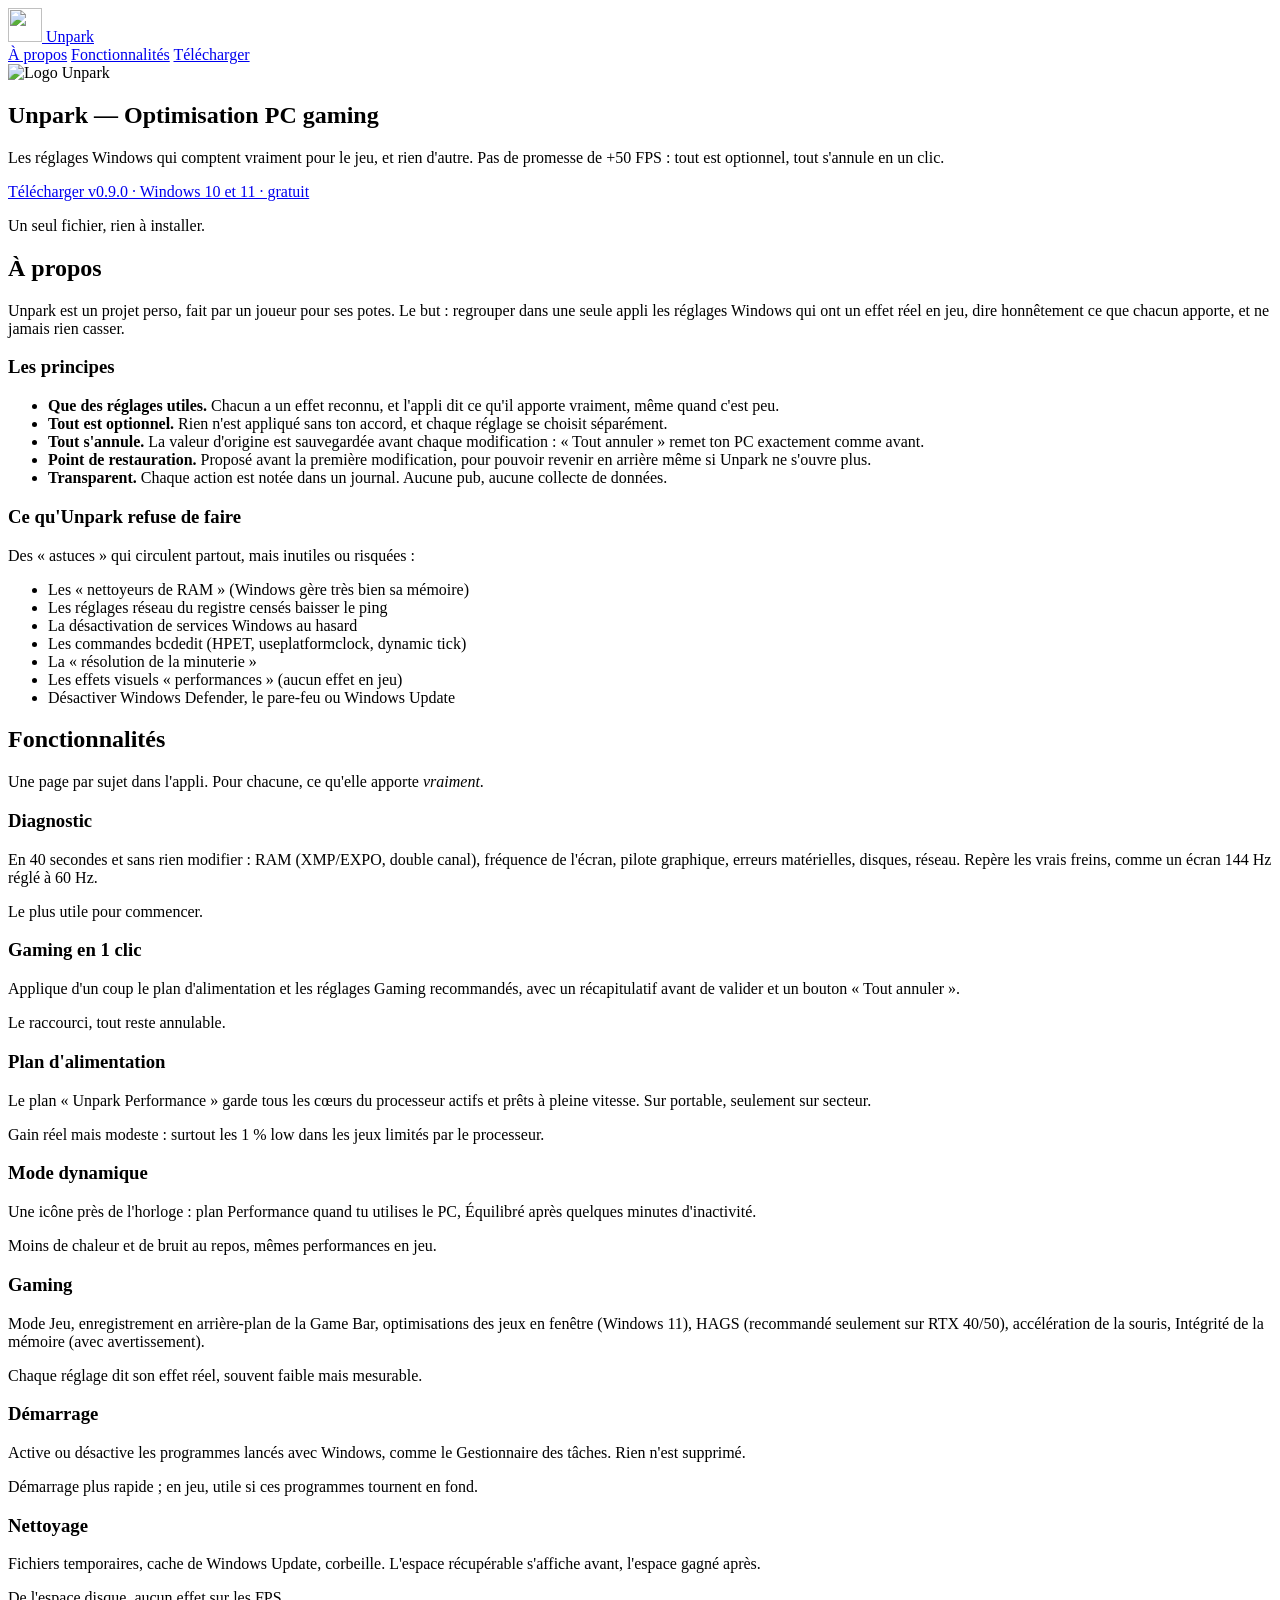
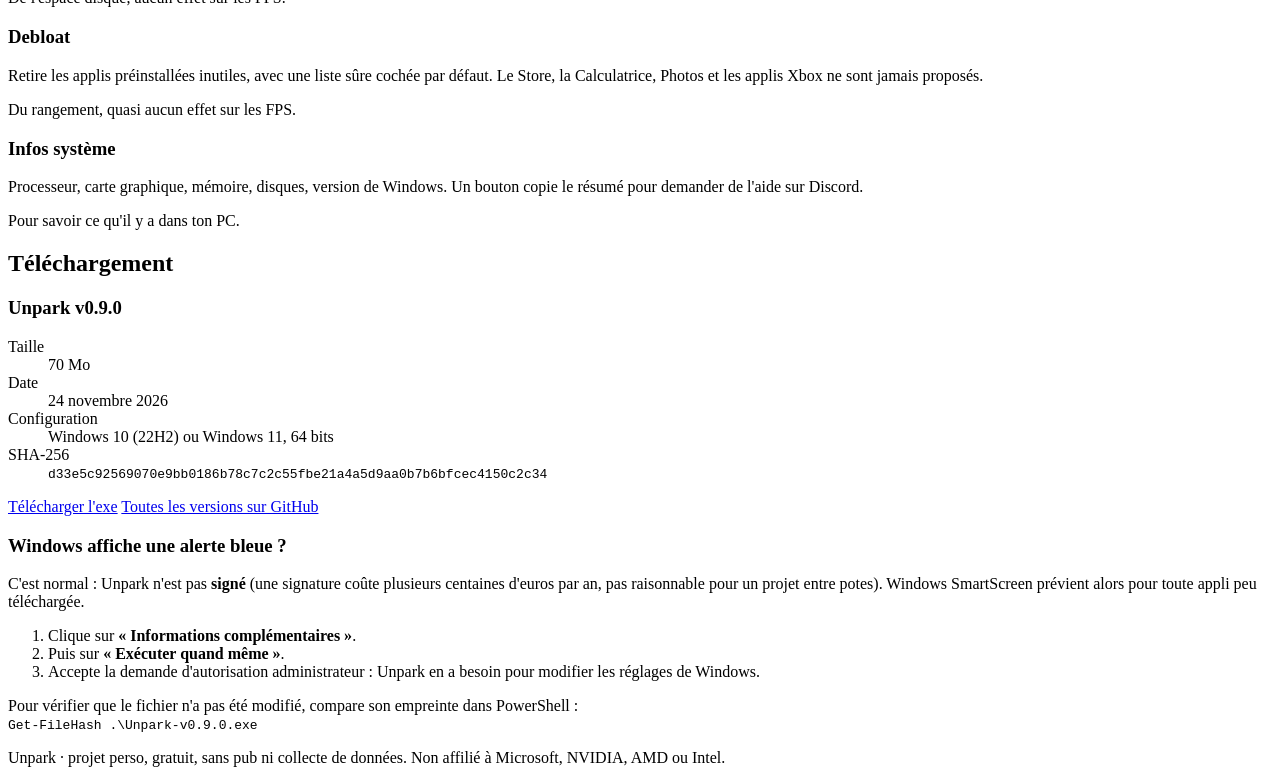
==== site/index.html @ 12ab964b "Logo, icône de l'exe et site vitrine prêt pour Cloudflare Pages (v0.9.0) - scripts/make-icons.py : r" ====
<!doctype html>
<html lang="fr">
<head>
  <meta charset="utf-8">
  <meta name="viewport" content="width=device-width, initial-scale=1">
  <title>Unpark — Optimisation PC gaming</title>
  <meta name="description" content="Unpark : les réglages Windows qui comptent vraiment pour le jeu, et rien d'autre. Tout est optionnel, tout s'annule. Gratuit, pour Windows 10 et 11.">
  <meta name="theme-color" content="#0F1115">
  <meta property="og:title" content="Unpark — Optimisation PC gaming">
  <meta property="og:description" content="Les réglages Windows qui comptent vraiment pour le jeu, et rien d'autre. Tout est optionnel, tout s'annule.">
  <meta property="og:type" content="website">
  <link rel="icon" href="/favicon.svg" type="image/svg+xml">
  <link rel="icon" href="/favicon.ico" sizes="16x16 32x32 48x48">
  <link rel="apple-touch-icon" href="/apple-touch-icon.png">
  <link rel="preload" href="/fonts/SpaceGrotesk-latin.woff2" as="font" type="font/woff2" crossorigin>
  <link rel="stylesheet" href="/styles.css">
</head>
<body>
  <header class="nav">
    <div class="wrap nav-inner">
      <a class="brand" href="#accueil" aria-label="Unpark, accueil">
        <img src="/logo.svg" alt="" width="34" height="34">
        <span>Unpark</span>
      </a>
      <nav aria-label="Navigation principale">
        <a href="#a-propos">À propos</a>
        <a href="#fonctionnalites">Fonctionnalités</a>
        <a class="nav-cta" href="#telechargement">Télécharger</a>
      </nav>
    </div>
  </header>

  <main>
    <!-- Accueil -->
    <section id="accueil" class="hero">
      <div class="wrap">
        <img class="hero-logo" src="/logo.svg" alt="Logo Unpark" width="112" height="112">
        <h1>Unpark <span class="dash">—</span> <span class="accent">Optimisation PC gaming</span></h1>
        <p class="lead">Les réglages Windows qui comptent vraiment pour le jeu, et rien d'autre. Pas de promesse de +50&nbsp;FPS : tout est optionnel, tout s'annule en un clic.</p>
        <a class="btn btn-big" href="https://github.com/TON-PSEUDO/unpark/releases/download/v0.9.0/Unpark-v0.9.0.exe" data-r-href="url">
          Télécharger <span class="btn-sub">v<span data-r="version">0.9.0</span> · Windows 10 et 11 · gratuit</span>
        </a>
        <p class="hero-note">Un seul fichier, rien à installer.</p>
      </div>
    </section>

    <!-- À propos -->
    <section id="a-propos" class="section">
      <div class="wrap">
        <h2>À propos</h2>
        <p class="intro">Unpark est un projet perso, fait par un joueur pour ses potes. Le but : regrouper dans une seule appli les réglages Windows qui ont un effet réel en jeu, dire honnêtement ce que chacun apporte, et ne jamais rien casser.</p>

        <div class="grid grid-2">
          <div class="card">
            <h3>Les principes</h3>
            <ul class="checks">
              <li><strong>Que des réglages utiles.</strong> Chacun a un effet reconnu, et l'appli dit ce qu'il apporte vraiment, même quand c'est peu.</li>
              <li><strong>Tout est optionnel.</strong> Rien n'est appliqué sans ton accord, et chaque réglage se choisit séparément.</li>
              <li><strong>Tout s'annule.</strong> La valeur d'origine est sauvegardée avant chaque modification : « Tout annuler » remet ton PC exactement comme avant.</li>
              <li><strong>Point de restauration.</strong> Proposé avant la première modification, pour pouvoir revenir en arrière même si Unpark ne s'ouvre plus.</li>
              <li><strong>Transparent.</strong> Chaque action est notée dans un journal. Aucune pub, aucune collecte de données.</li>
            </ul>
          </div>
          <div class="card">
            <h3>Ce qu'Unpark refuse de faire</h3>
            <p class="muted">Des « astuces » qui circulent partout, mais inutiles ou risquées :</p>
            <ul class="crosses">
              <li>Les « nettoyeurs de RAM » (Windows gère très bien sa mémoire)</li>
              <li>Les réglages réseau du registre censés baisser le ping</li>
              <li>La désactivation de services Windows au hasard</li>
              <li>Les commandes bcdedit (HPET, useplatformclock, dynamic tick)</li>
              <li>La « résolution de la minuterie »</li>
              <li>Les effets visuels « performances » (aucun effet en jeu)</li>
              <li>Désactiver Windows Defender, le pare-feu ou Windows Update</li>
            </ul>
          </div>
        </div>
      </div>
    </section>

    <!-- Fonctionnalités -->
    <section id="fonctionnalites" class="section">
      <div class="wrap">
        <h2>Fonctionnalités</h2>
        <p class="intro">Une page par sujet dans l'appli. Pour chacune, ce qu'elle apporte <em>vraiment</em>.</p>
        <div class="grid grid-3">
          <article class="card feature">
            <h3>Diagnostic</h3>
            <p>En 40 secondes et sans rien modifier : RAM (XMP/EXPO, double canal), fréquence de l'écran, pilote graphique, erreurs matérielles, disques, réseau. Repère les vrais freins, comme un écran 144&nbsp;Hz réglé à 60&nbsp;Hz.</p>
            <p class="gain">Le plus utile pour commencer.</p>
          </article>
          <article class="card feature">
            <h3>Gaming en 1 clic</h3>
            <p>Applique d'un coup le plan d'alimentation et les réglages Gaming recommandés, avec un récapitulatif avant de valider et un bouton « Tout annuler ».</p>
            <p class="gain">Le raccourci, tout reste annulable.</p>
          </article>
          <article class="card feature">
            <h3>Plan d'alimentation</h3>
            <p>Le plan « Unpark Performance » garde tous les cœurs du processeur actifs et prêts à pleine vitesse. Sur portable, seulement sur secteur.</p>
            <p class="gain">Gain réel mais modeste : surtout les 1&nbsp;% low dans les jeux limités par le processeur.</p>
          </article>
          <article class="card feature">
            <h3>Mode dynamique</h3>
            <p>Une icône près de l'horloge : plan Performance quand tu utilises le PC, Équilibré après quelques minutes d'inactivité.</p>
            <p class="gain">Moins de chaleur et de bruit au repos, mêmes performances en jeu.</p>
          </article>
          <article class="card feature">
            <h3>Gaming</h3>
            <p>Mode Jeu, enregistrement en arrière-plan de la Game Bar, optimisations des jeux en fenêtre (Windows 11), HAGS (recommandé seulement sur RTX&nbsp;40/50), accélération de la souris, Intégrité de la mémoire (avec avertissement).</p>
            <p class="gain">Chaque réglage dit son effet réel, souvent faible mais mesurable.</p>
          </article>
          <article class="card feature">
            <h3>Démarrage</h3>
            <p>Active ou désactive les programmes lancés avec Windows, comme le Gestionnaire des tâches. Rien n'est supprimé.</p>
            <p class="gain">Démarrage plus rapide ; en jeu, utile si ces programmes tournent en fond.</p>
          </article>
          <article class="card feature">
            <h3>Nettoyage</h3>
            <p>Fichiers temporaires, cache de Windows Update, corbeille. L'espace récupérable s'affiche avant, l'espace gagné après.</p>
            <p class="gain">De l'espace disque, aucun effet sur les FPS.</p>
          </article>
          <article class="card feature">
            <h3>Debloat</h3>
            <p>Retire les applis préinstallées inutiles, avec une liste sûre cochée par défaut. Le Store, la Calculatrice, Photos et les applis Xbox ne sont jamais proposés.</p>
            <p class="gain">Du rangement, quasi aucun effet sur les FPS.</p>
          </article>
          <article class="card feature">
            <h3>Infos système</h3>
            <p>Processeur, carte graphique, mémoire, disques, version de Windows. Un bouton copie le résumé pour demander de l'aide sur Discord.</p>
            <p class="gain">Pour savoir ce qu'il y a dans ton PC.</p>
          </article>
        </div>
      </div>
    </section>

    <!-- Téléchargement -->
    <section id="telechargement" class="section">
      <div class="wrap">
        <h2>Téléchargement</h2>
        <div class="grid grid-2">
          <div class="card download">
            <h3>Unpark v<span data-r="version">0.9.0</span></h3>
            <dl class="facts">
              <dt>Taille</dt><dd data-r="size">70 Mo</dd>
              <dt>Date</dt><dd data-r="date">24 novembre 2026</dd>
              <dt>Configuration</dt><dd>Windows 10 (22H2) ou Windows 11, 64 bits</dd>
              <dt>SHA-256</dt><dd><code data-r="sha256">d33e5c92569070e9bb0186b78c7c2c55fbe21a4a5d9aa0b7b6bfcec4150c2c34</code></dd>
            </dl>
            <a class="btn" href="https://github.com/TON-PSEUDO/unpark/releases/download/v0.9.0/Unpark-v0.9.0.exe" data-r-href="url">Télécharger l'exe</a>
            <a class="link" href="https://github.com/TON-PSEUDO/unpark/releases/latest" data-r-href="latest">Toutes les versions sur GitHub</a>
          </div>
          <div class="card">
            <h3>Windows affiche une alerte bleue ?</h3>
            <p>C'est normal : Unpark n'est pas <strong>signé</strong> (une signature coûte plusieurs centaines d'euros par an, pas raisonnable pour un projet entre potes). Windows SmartScreen prévient alors pour toute appli peu téléchargée.</p>
            <ol class="steps">
              <li>Clique sur <strong>« Informations complémentaires »</strong>.</li>
              <li>Puis sur <strong>« Exécuter quand même »</strong>.</li>
              <li>Accepte la demande d'autorisation administrateur : Unpark en a besoin pour modifier les réglages de Windows.</li>
            </ol>
            <p class="muted">Pour vérifier que le fichier n'a pas été modifié, compare son empreinte dans PowerShell :<br><code>Get-FileHash .\Unpark-v<span data-r="version">0.9.0</span>.exe</code></p>
          </div>
        </div>
      </div>
    </section>
  </main>

  <footer class="footer">
    <div class="wrap footer-inner">
      <span>Unpark · projet perso, gratuit, sans pub ni collecte de données.</span>
      <span class="muted">Non affilié à Microsoft, NVIDIA, AMD ou Intel.</span>
    </div>
  </footer>
</body>
</html>
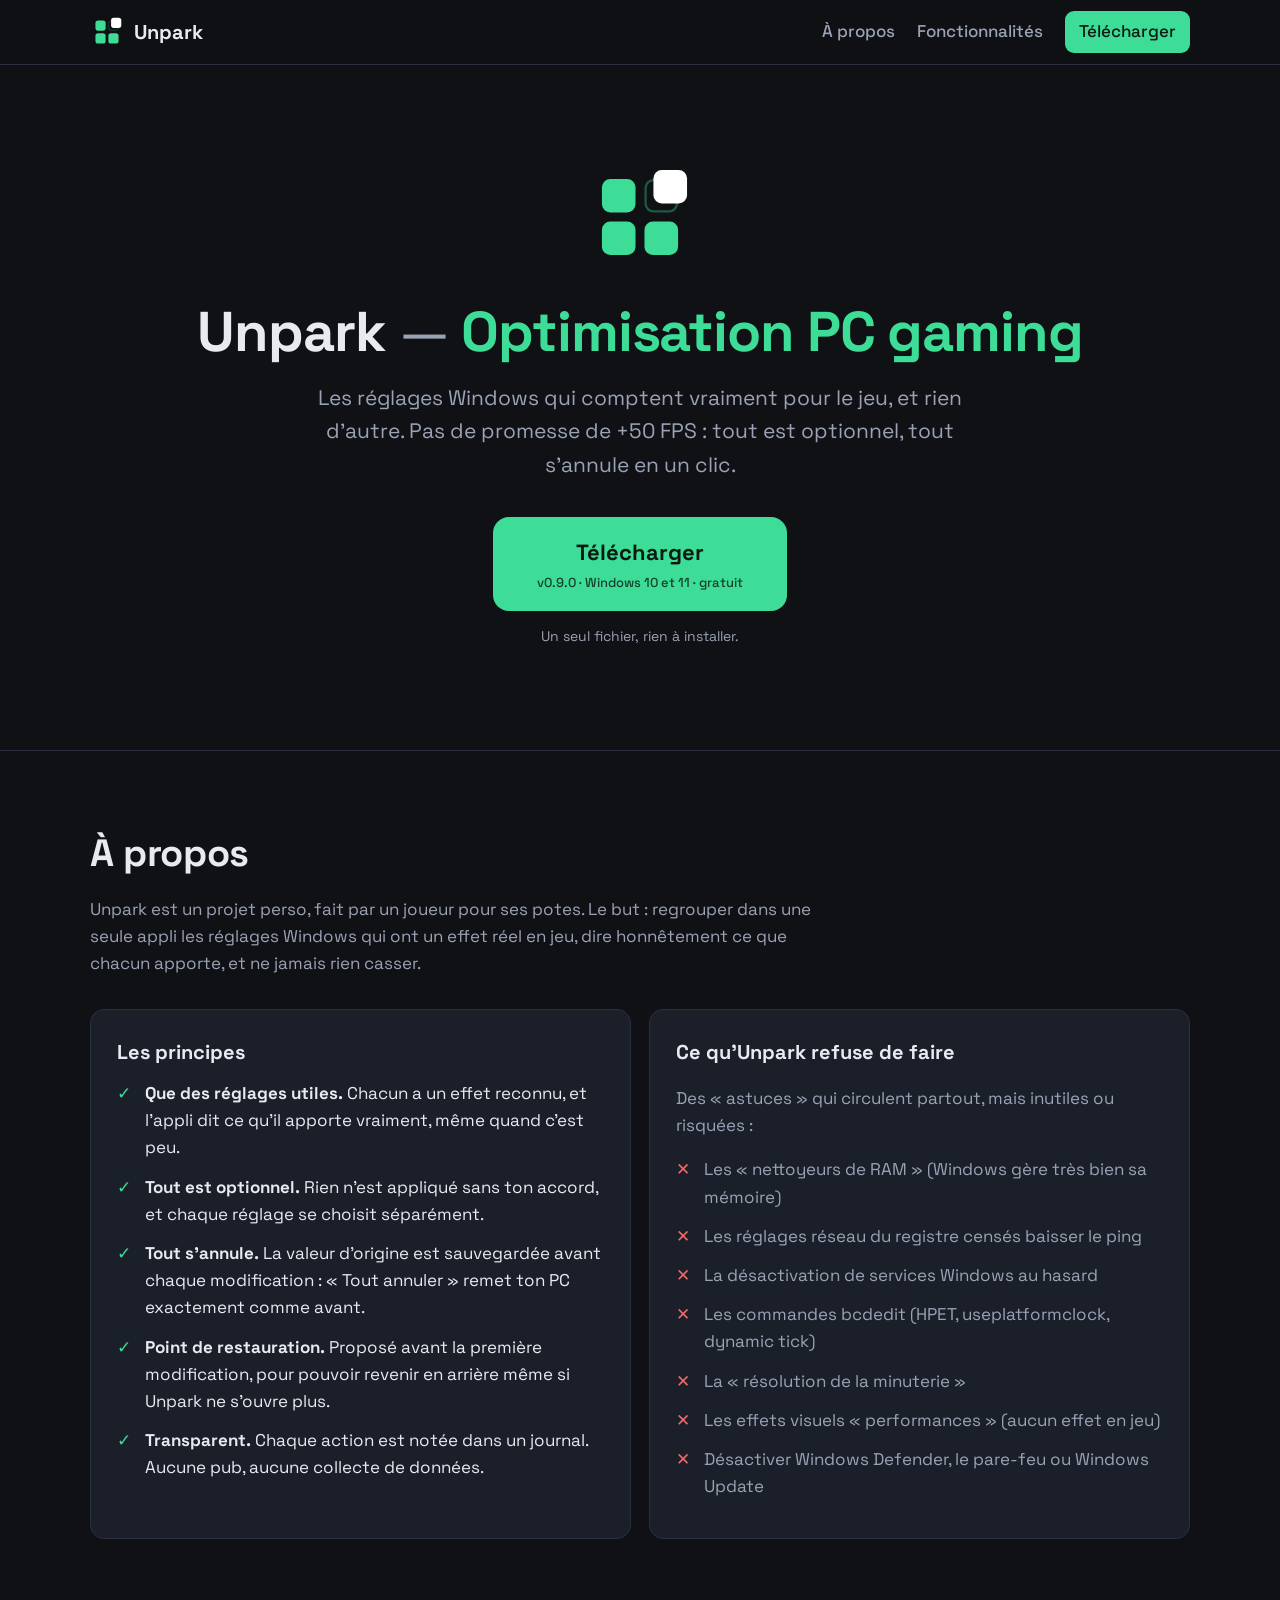
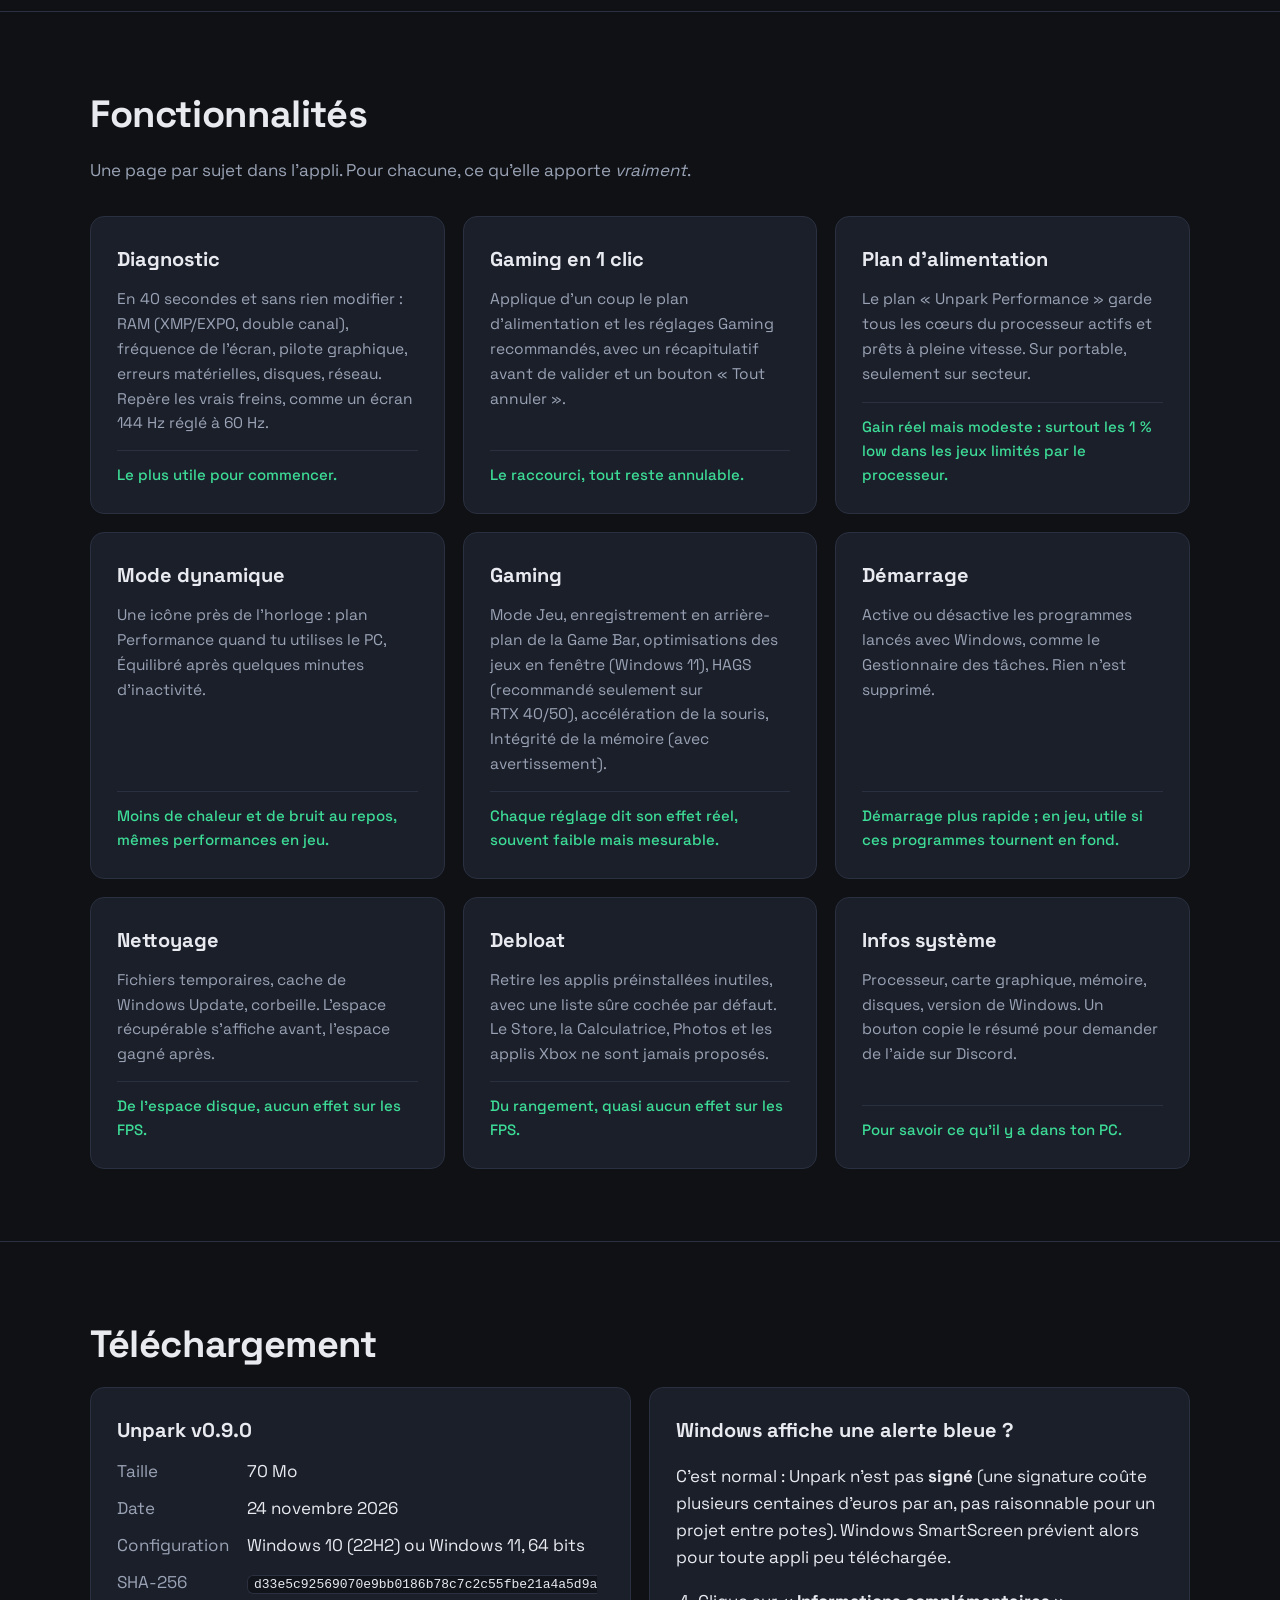
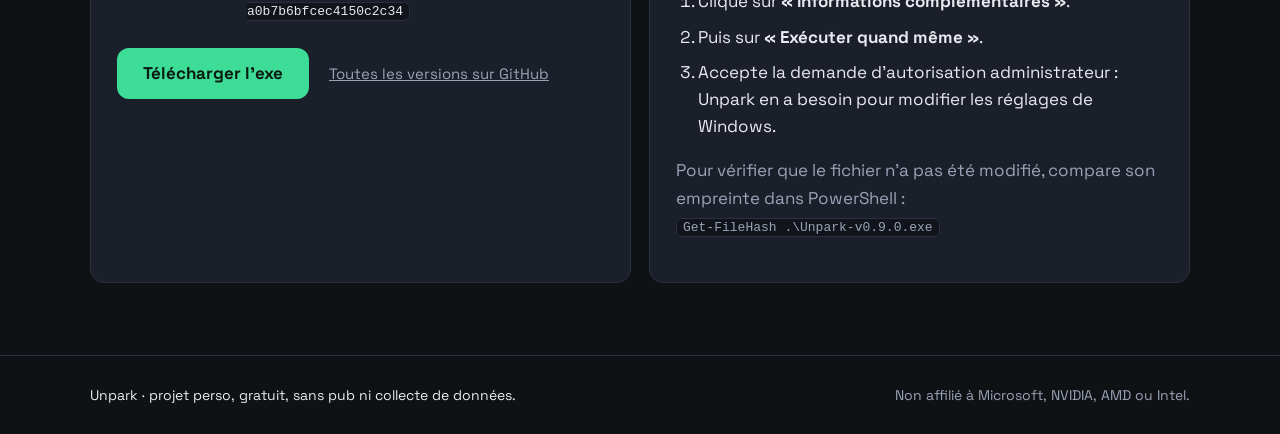
==== commit 934333a8: "Site : liens relatifs (aperçu possible en ouvrant index.html directement) Co-Authored-By: Claude Opu" ====
--- a/site/index.html
+++ b/site/index.html
@@ -9,17 +9,17 @@
   <meta property="og:title" content="Unpark — Optimisation PC gaming">
   <meta property="og:description" content="Les réglages Windows qui comptent vraiment pour le jeu, et rien d'autre. Tout est optionnel, tout s'annule.">
   <meta property="og:type" content="website">
-  <link rel="icon" href="/favicon.svg" type="image/svg+xml">
-  <link rel="icon" href="/favicon.ico" sizes="16x16 32x32 48x48">
-  <link rel="apple-touch-icon" href="/apple-touch-icon.png">
-  <link rel="preload" href="/fonts/SpaceGrotesk-latin.woff2" as="font" type="font/woff2" crossorigin>
-  <link rel="stylesheet" href="/styles.css">
+  <link rel="icon" href="favicon.svg" type="image/svg+xml">
+  <link rel="icon" href="favicon.ico" sizes="16x16 32x32 48x48">
+  <link rel="apple-touch-icon" href="apple-touch-icon.png">
+  <link rel="preload" href="fonts/SpaceGrotesk-latin.woff2" as="font" type="font/woff2" crossorigin>
+  <link rel="stylesheet" href="styles.css">
 </head>
 <body>
   <header class="nav">
     <div class="wrap nav-inner">
       <a class="brand" href="#accueil" aria-label="Unpark, accueil">
-        <img src="/logo.svg" alt="" width="34" height="34">
+        <img src="logo.svg" alt="" width="34" height="34">
         <span>Unpark</span>
       </a>
       <nav aria-label="Navigation principale">
@@ -34,7 +34,7 @@
     <!-- Accueil -->
     <section id="accueil" class="hero">
       <div class="wrap">
-        <img class="hero-logo" src="/logo.svg" alt="Logo Unpark" width="112" height="112">
+        <img class="hero-logo" src="logo.svg" alt="Logo Unpark" width="112" height="112">
         <h1>Unpark <span class="dash">—</span> <span class="accent">Optimisation PC gaming</span></h1>
         <p class="lead">Les réglages Windows qui comptent vraiment pour le jeu, et rien d'autre. Pas de promesse de +50&nbsp;FPS : tout est optionnel, tout s'annule en un clic.</p>
         <a class="btn btn-big" href="https://github.com/TON-PSEUDO/unpark/releases/download/v0.9.0/Unpark-v0.9.0.exe" data-r-href="url">
--- a/site/styles.css
+++ b/site/styles.css
@@ -0,0 +1,135 @@
+/* Unpark — site vitrine. Couleurs de l'appli, police Space Grotesk hébergée sur le site (licence OFL). */
+@font-face {
+  font-family: "Space Grotesk";
+  src: url("fonts/SpaceGrotesk-latin.woff2") format("woff2");
+  font-weight: 400 700;
+  font-style: normal;
+  font-display: swap;
+}
+
+:root {
+  --bg: #0f1115;
+  --card: #1b1f2a;
+  --card-hover: #232838;
+  --border: #2a3040;
+  --text: #e8eaf0;
+  --dim: #9aa3b5;
+  --green: #3ddc97;
+  --green-text: #0b1a12;
+  --danger: #f06a6a;
+  --radius: 14px;
+}
+
+* { box-sizing: border-box; }
+html { scroll-behavior: smooth; scroll-padding-top: 76px; }
+body {
+  margin: 0;
+  background: var(--bg);
+  color: var(--text);
+  font: 400 17px/1.6 "Space Grotesk", system-ui, -apple-system, "Segoe UI", sans-serif;
+  -webkit-font-smoothing: antialiased;
+}
+img { display: block; }
+a { color: var(--green); }
+code {
+  font: 13px/1.5 ui-monospace, "Cascadia Code", Consolas, monospace;
+  background: #11141b;
+  border: 1px solid var(--border);
+  border-radius: 6px;
+  padding: 1px 6px;
+  word-break: break-all;
+}
+.wrap { width: min(1100px, 100% - 40px); margin-inline: auto; }
+.muted { color: var(--dim); }
+.accent { color: var(--green); }
+
+/* Navigation */
+.nav {
+  position: sticky; top: 0; z-index: 10;
+  background: rgba(15, 17, 21, .85);
+  backdrop-filter: blur(10px);
+  border-bottom: 1px solid var(--border);
+}
+.nav-inner { display: flex; align-items: center; justify-content: space-between; height: 64px; }
+.brand { display: flex; align-items: center; gap: 10px; color: var(--text); text-decoration: none; font-weight: 700; font-size: 20px; }
+.nav nav { display: flex; align-items: center; gap: 22px; }
+.nav nav a { color: var(--dim); text-decoration: none; font-weight: 500; }
+.nav nav a:hover { color: var(--text); }
+.nav nav a.nav-cta { color: var(--green-text); background: var(--green); padding: 7px 14px; border-radius: 9px; }
+
+/* Accueil */
+.hero { padding: 96px 0 88px; text-align: center; }
+.hero-logo { margin: 0 auto 28px; }
+h1 { font-size: clamp(32px, 5.5vw, 56px); line-height: 1.1; margin: 0 0 18px; letter-spacing: -0.02em; }
+.dash { color: var(--dim); font-weight: 400; }
+.lead { font-size: clamp(18px, 2.2vw, 21px); color: var(--dim); max-width: 680px; margin: 0 auto 36px; }
+.hero-note { color: var(--dim); font-size: 14px; margin-top: 14px; }
+
+/* Boutons */
+.btn {
+  display: inline-flex; flex-direction: column; align-items: center; gap: 2px;
+  background: var(--green); color: var(--green-text);
+  font-weight: 700; text-decoration: none;
+  padding: 12px 26px; border-radius: 12px;
+  transition: transform .15s ease, box-shadow .15s ease;
+}
+.btn:hover { transform: translateY(-2px); box-shadow: 0 10px 30px rgba(61, 220, 151, .25); }
+.btn-big { font-size: 22px; padding: 18px 44px; border-radius: 16px; }
+.btn-sub { font-size: 13px; font-weight: 500; opacity: .8; }
+.link { display: inline-block; margin-left: 16px; color: var(--dim); font-size: 15px; }
+.link:hover { color: var(--text); }
+
+/* Sections */
+.section { padding: 72px 0; border-top: 1px solid var(--border); }
+h2 { font-size: clamp(28px, 4vw, 38px); margin: 0 0 12px; letter-spacing: -0.01em; }
+h3 { font-size: 20px; margin: 0 0 12px; }
+.intro { color: var(--dim); max-width: 760px; margin: 0 0 32px; }
+.grid { display: grid; gap: 18px; }
+.grid-2 { grid-template-columns: repeat(2, 1fr); }
+.grid-3 { grid-template-columns: repeat(3, 1fr); }
+.card {
+  background: var(--card);
+  border: 1px solid var(--border);
+  border-radius: var(--radius);
+  padding: 26px;
+}
+.feature { display: flex; flex-direction: column; transition: background .15s ease, border-color .15s ease; }
+.feature:hover { background: var(--card-hover); border-color: #34405a; }
+.feature p { margin: 0 0 14px; color: var(--dim); font-size: 15.5px; }
+.feature .gain { margin: auto 0 0; padding-top: 12px; border-top: 1px solid var(--border); color: var(--green); font-weight: 500; font-size: 15px; }
+
+ul.checks, ul.crosses { list-style: none; padding: 0; margin: 0; }
+ul.checks li, ul.crosses li { position: relative; padding-left: 28px; margin: 0 0 12px; }
+ul.checks li::before, ul.crosses li::before { position: absolute; left: 0; top: 0; font-weight: 700; }
+ul.checks li::before { content: "✓"; color: var(--green); }
+ul.crosses li::before { content: "✕"; color: var(--danger); }
+ul.crosses li { color: var(--dim); }
+
+/* Téléchargement */
+.facts { display: grid; grid-template-columns: max-content 1fr; gap: 10px 18px; margin: 0 0 24px; }
+.facts dt { color: var(--dim); }
+.facts dd { margin: 0; }
+.download .btn { flex-direction: row; }
+ol.steps { padding-left: 22px; }
+ol.steps li { margin-bottom: 8px; }
+
+/* Pied de page */
+.footer { border-top: 1px solid var(--border); padding: 28px 0; font-size: 14px; }
+.footer-inner { display: flex; justify-content: space-between; gap: 12px; flex-wrap: wrap; }
+
+/* Mobile */
+@media (max-width: 900px) {
+  .grid-3 { grid-template-columns: repeat(2, 1fr); }
+}
+@media (max-width: 680px) {
+  .grid-2, .grid-3 { grid-template-columns: 1fr; }
+  .nav nav a:not(.nav-cta) { display: none; }
+  .hero { padding: 64px 0; }
+  .btn-big { width: 100%; padding: 16px 20px; }
+  .link { display: block; margin: 14px 0 0; }
+  .section { padding: 56px 0; }
+}
+@media (prefers-reduced-motion: reduce) {
+  html { scroll-behavior: auto; }
+  .btn, .feature { transition: none; }
+}
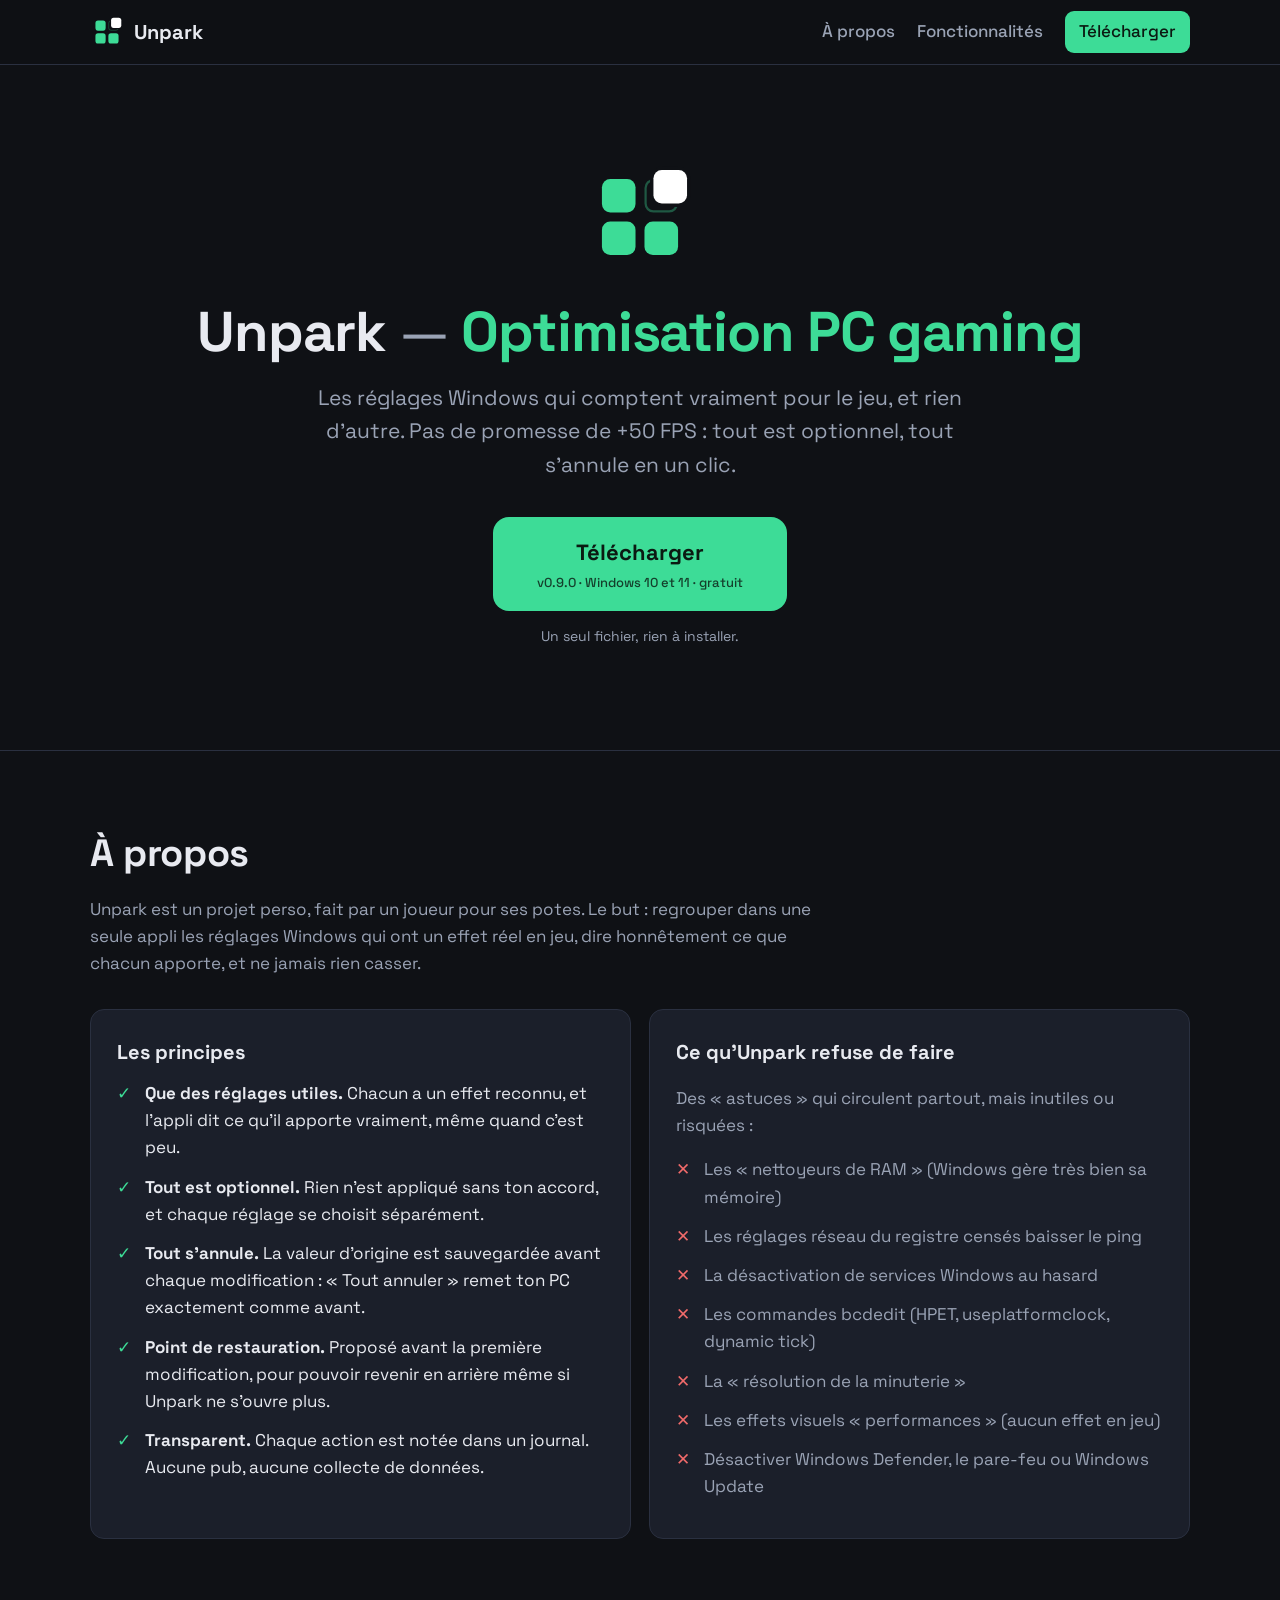
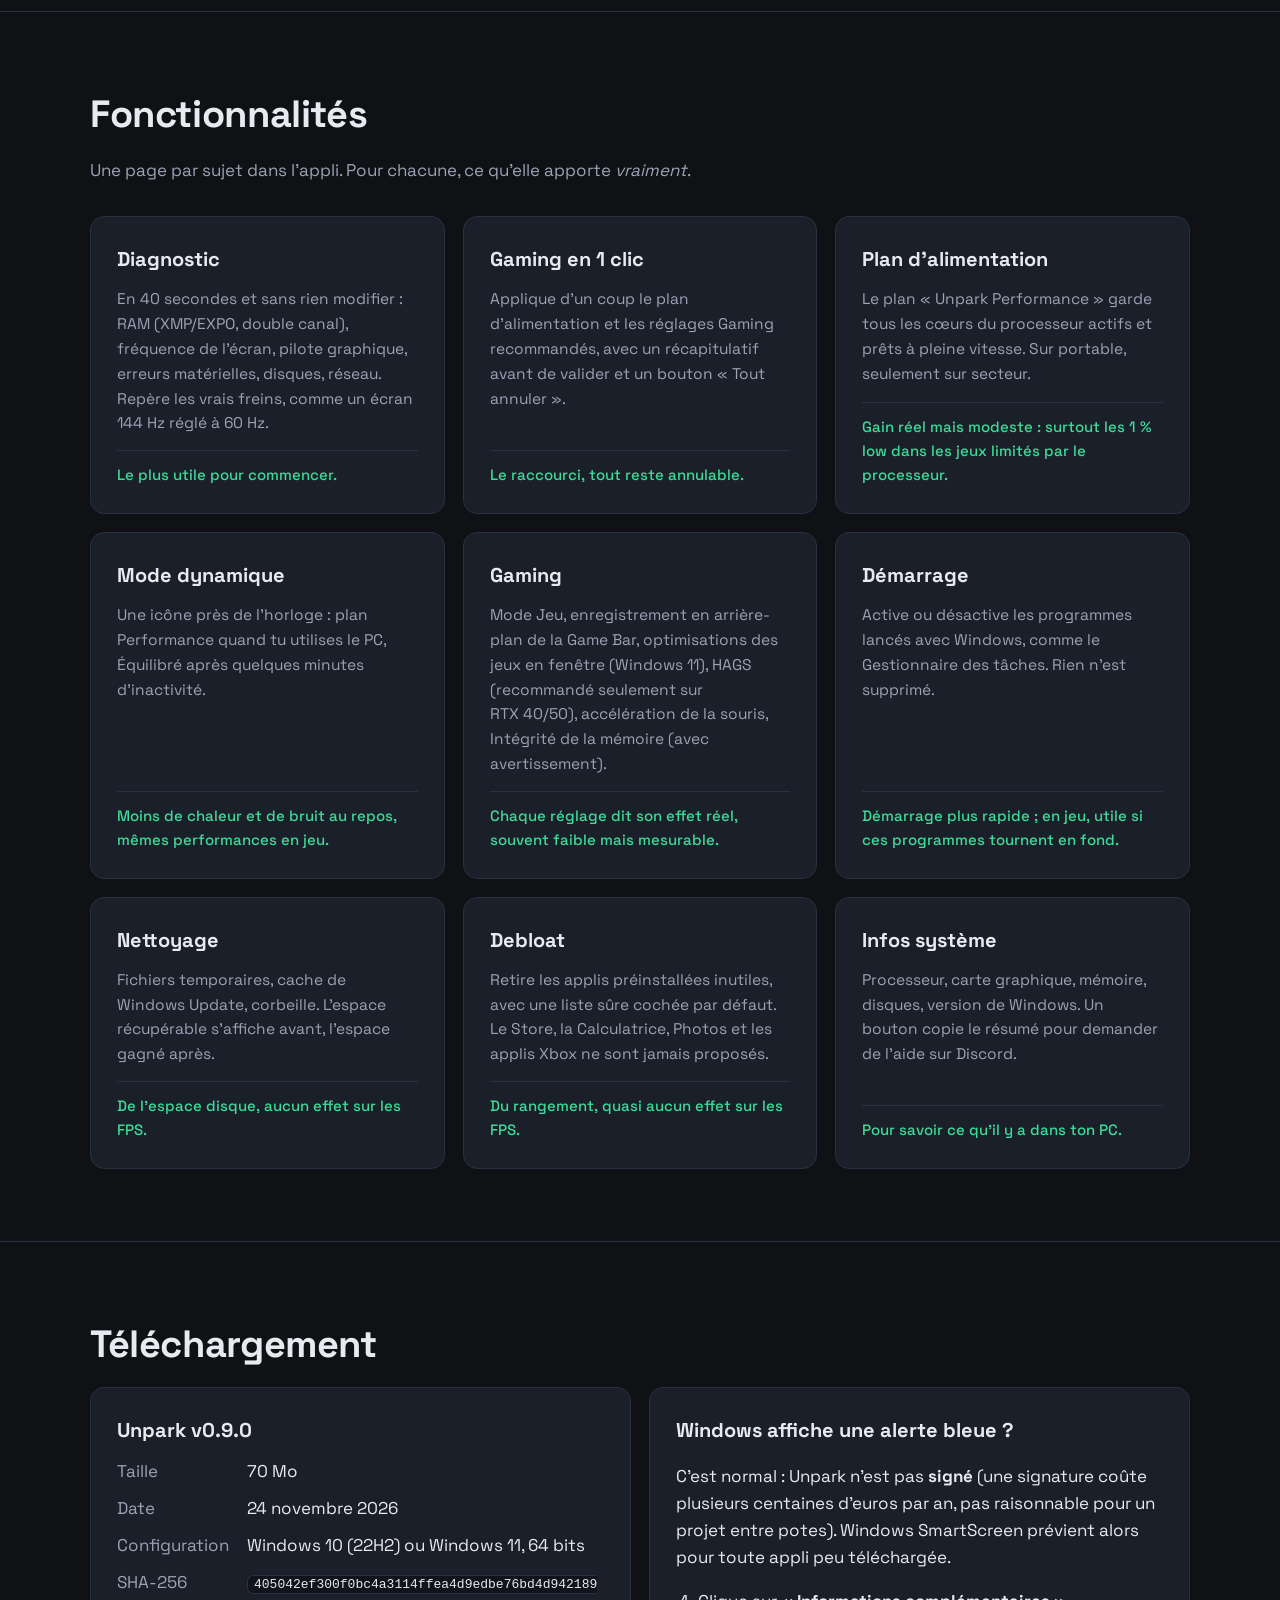
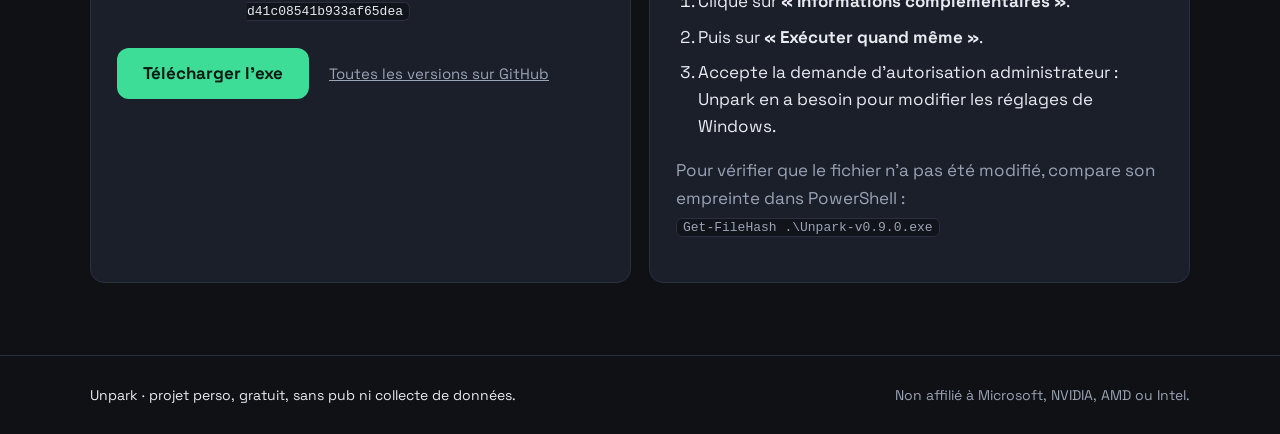
==== commit 3c8d854b: "Icône : contour sombre autour du carré blanc ; site relié à 3vespa/unpark - Carré blanc du logo ento" ====
--- a/site/index.html
+++ b/site/index.html
@@ -37,7 +37,7 @@
         <img class="hero-logo" src="logo.svg" alt="Logo Unpark" width="112" height="112">
         <h1>Unpark <span class="dash">—</span> <span class="accent">Optimisation PC gaming</span></h1>
         <p class="lead">Les réglages Windows qui comptent vraiment pour le jeu, et rien d'autre. Pas de promesse de +50&nbsp;FPS : tout est optionnel, tout s'annule en un clic.</p>
-        <a class="btn btn-big" href="https://github.com/TON-PSEUDO/unpark/releases/download/v0.9.0/Unpark-v0.9.0.exe" data-r-href="url">
+        <a class="btn btn-big" href="https://github.com/3vespa/unpark/releases/download/v0.9.0/Unpark-v0.9.0.exe" data-r-href="url">
           Télécharger <span class="btn-sub">v<span data-r="version">0.9.0</span> · Windows 10 et 11 · gratuit</span>
         </a>
         <p class="hero-note">Un seul fichier, rien à installer.</p>
@@ -144,10 +144,10 @@
               <dt>Taille</dt><dd data-r="size">70 Mo</dd>
               <dt>Date</dt><dd data-r="date">24 novembre 2026</dd>
               <dt>Configuration</dt><dd>Windows 10 (22H2) ou Windows 11, 64 bits</dd>
-              <dt>SHA-256</dt><dd><code data-r="sha256">d33e5c92569070e9bb0186b78c7c2c55fbe21a4a5d9aa0b7b6bfcec4150c2c34</code></dd>
+              <dt>SHA-256</dt><dd><code data-r="sha256">405042ef300f0bc4a3114ffea4d9edbe76bd4d942189d41c08541b933af65dea</code></dd>
             </dl>
-            <a class="btn" href="https://github.com/TON-PSEUDO/unpark/releases/download/v0.9.0/Unpark-v0.9.0.exe" data-r-href="url">Télécharger l'exe</a>
-            <a class="link" href="https://github.com/TON-PSEUDO/unpark/releases/latest" data-r-href="latest">Toutes les versions sur GitHub</a>
+            <a class="btn" href="https://github.com/3vespa/unpark/releases/download/v0.9.0/Unpark-v0.9.0.exe" data-r-href="url">Télécharger l'exe</a>
+            <a class="link" href="https://github.com/3vespa/unpark/releases/latest" data-r-href="latest">Toutes les versions sur GitHub</a>
           </div>
           <div class="card">
             <h3>Windows affiche une alerte bleue ?</h3>
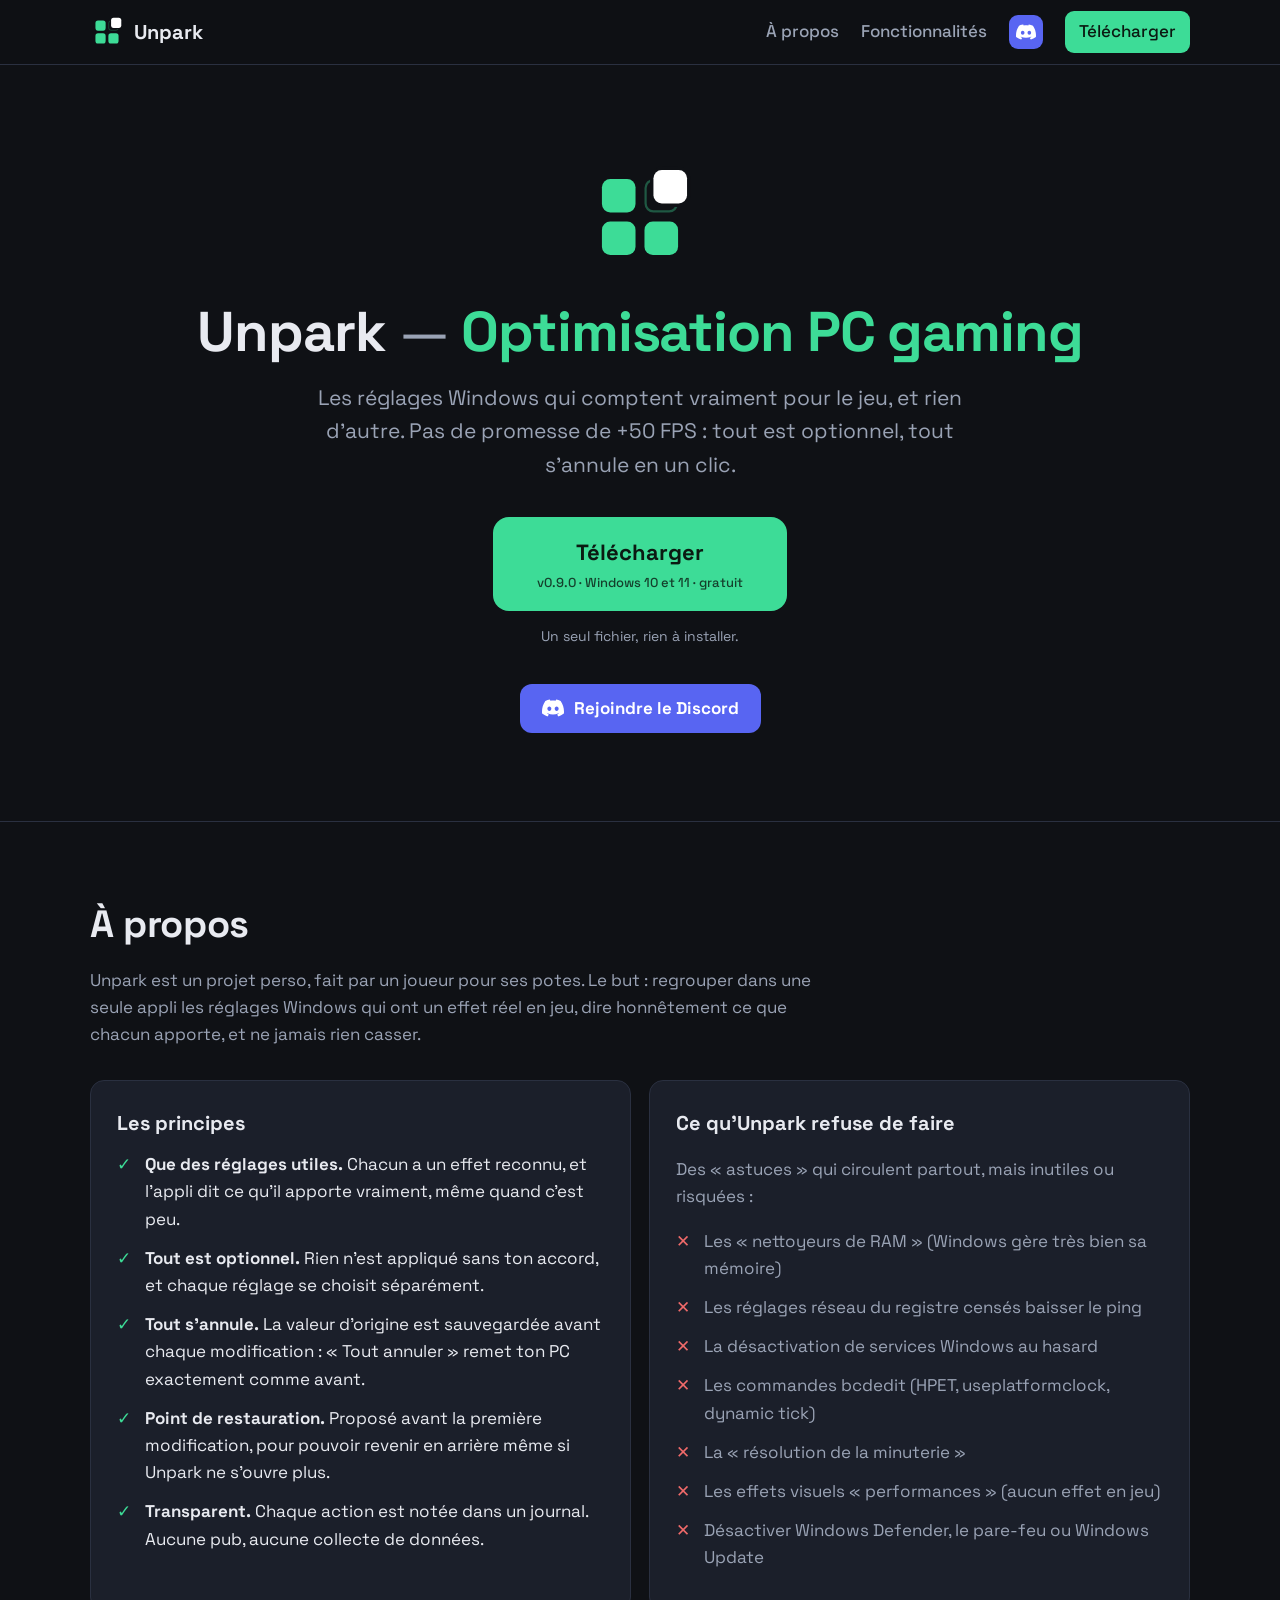
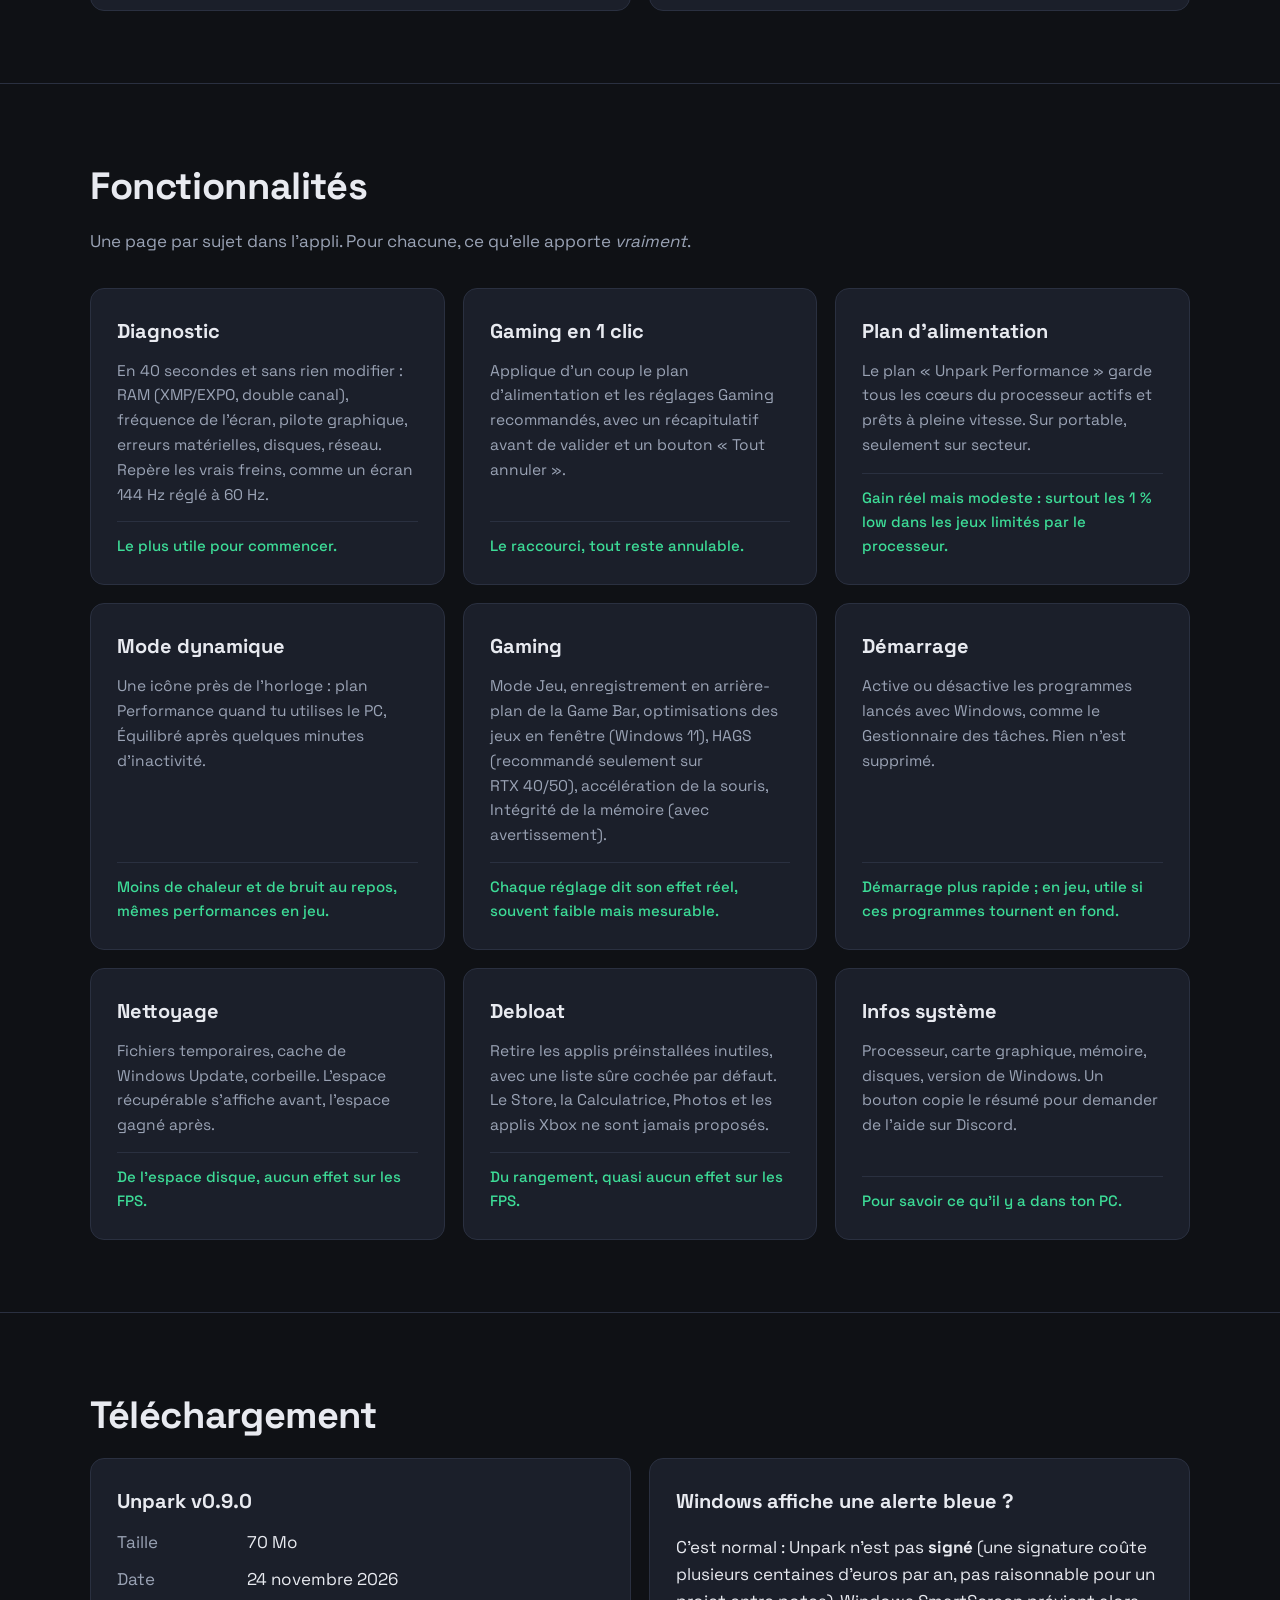
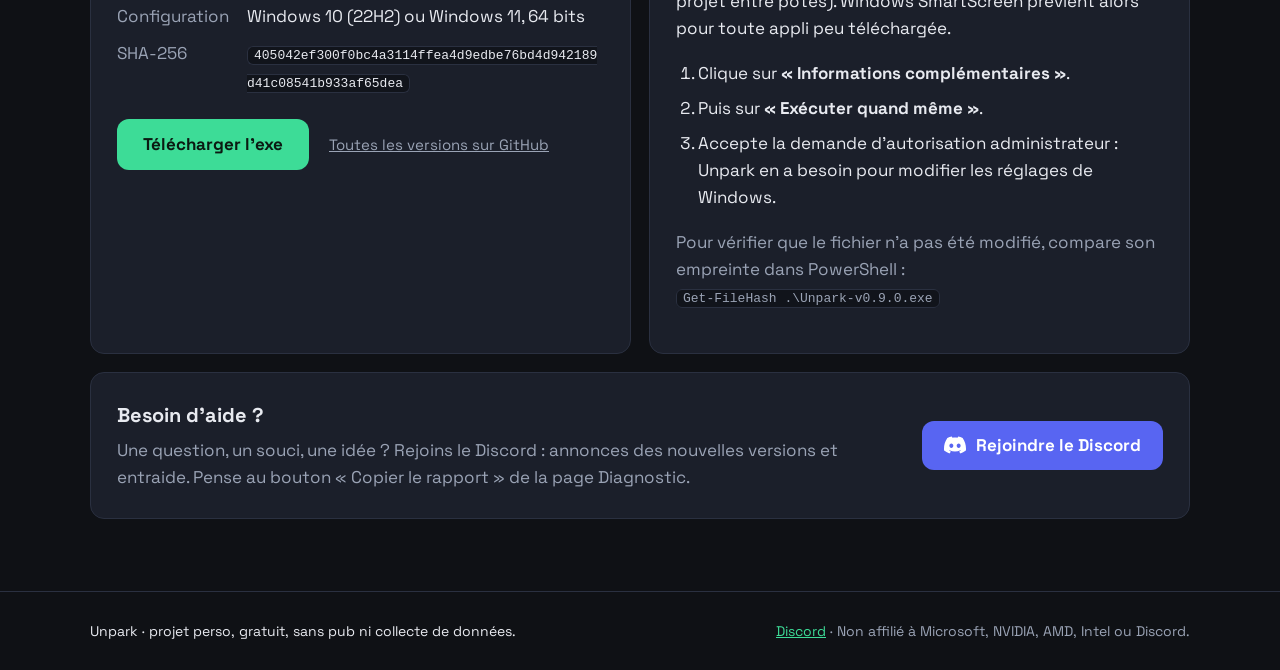
==== commit 43b7c72e: "Site : lien et logo Discord pour rejoindre le serveur Icône dans le menu, bouton « Rejoindre le Disc" ====
--- a/site/index.html
+++ b/site/index.html
@@ -25,6 +25,9 @@
       <nav aria-label="Navigation principale">
         <a href="#a-propos">À propos</a>
         <a href="#fonctionnalites">Fonctionnalités</a>
+        <a class="nav-discord" href="https://discord.gg/7HBemp572d" target="_blank" rel="noopener" aria-label="Rejoindre le Discord d'Unpark" title="Rejoindre le Discord">
+          <img src="discord.svg" alt="" width="20" height="20">
+        </a>
         <a class="nav-cta" href="#telechargement">Télécharger</a>
       </nav>
     </div>
@@ -41,6 +44,9 @@
           Télécharger <span class="btn-sub">v<span data-r="version">0.9.0</span> · Windows 10 et 11 · gratuit</span>
         </a>
         <p class="hero-note">Un seul fichier, rien à installer.</p>
+        <a class="btn-discord" href="https://discord.gg/7HBemp572d" target="_blank" rel="noopener">
+          <img src="discord.svg" alt="" width="22" height="22"> Rejoindre le Discord
+        </a>
       </div>
     </section>
 
@@ -160,6 +166,15 @@
             <p class="muted">Pour vérifier que le fichier n'a pas été modifié, compare son empreinte dans PowerShell :<br><code>Get-FileHash .\Unpark-v<span data-r="version">0.9.0</span>.exe</code></p>
           </div>
         </div>
+        <div class="card help">
+          <div>
+            <h3>Besoin d'aide ?</h3>
+            <p class="muted">Une question, un souci, une idée ? Rejoins le Discord : annonces des nouvelles versions et entraide. Pense au bouton « Copier le rapport » de la page Diagnostic.</p>
+          </div>
+          <a class="btn-discord" href="https://discord.gg/7HBemp572d" target="_blank" rel="noopener">
+            <img src="discord.svg" alt="" width="22" height="22"> Rejoindre le Discord
+          </a>
+        </div>
       </div>
     </section>
   </main>
@@ -167,7 +182,7 @@
   <footer class="footer">
     <div class="wrap footer-inner">
       <span>Unpark · projet perso, gratuit, sans pub ni collecte de données.</span>
-      <span class="muted">Non affilié à Microsoft, NVIDIA, AMD ou Intel.</span>
+      <span class="muted"><a href="https://discord.gg/7HBemp572d" target="_blank" rel="noopener">Discord</a> · Non affilié à Microsoft, NVIDIA, AMD, Intel ou Discord.</span>
     </div>
   </footer>
 </body>
--- a/site/styles.css
+++ b/site/styles.css
@@ -133,3 +133,24 @@
   html { scroll-behavior: auto; }
   .btn, .feature { transition: none; }
 }
+
+/* Discord : logo blanc sur le bleu officiel (#5865F2), comme le demandent les règles de marque de Discord. */
+.nav nav a.nav-discord { display: inline-flex; padding: 7px; border-radius: 9px; background: #5865f2; }
+.nav nav a.nav-discord:hover { background: #4752c4; }
+.btn-discord {
+  display: inline-flex; align-items: center; gap: 10px;
+  margin-top: 22px; padding: 11px 22px; border-radius: 12px;
+  background: #5865f2; color: #fff; font-weight: 700; text-decoration: none;
+  transition: background .15s ease, transform .15s ease;
+}
+.btn-discord:hover { background: #4752c4; transform: translateY(-2px); }
+.help { margin-top: 18px; display: flex; align-items: center; justify-content: space-between; gap: 24px; }
+.help h3 { margin-bottom: 6px; }
+.help p { margin: 0; }
+.help .btn-discord { margin-top: 0; flex-shrink: 0; }
+@media (max-width: 680px) {
+  .nav nav a.nav-discord { display: inline-flex; }
+  .help { flex-direction: column; align-items: flex-start; }
+  .btn-discord { width: 100%; justify-content: center; }
+}
+@media (prefers-reduced-motion: reduce) { .btn-discord { transition: none; } }
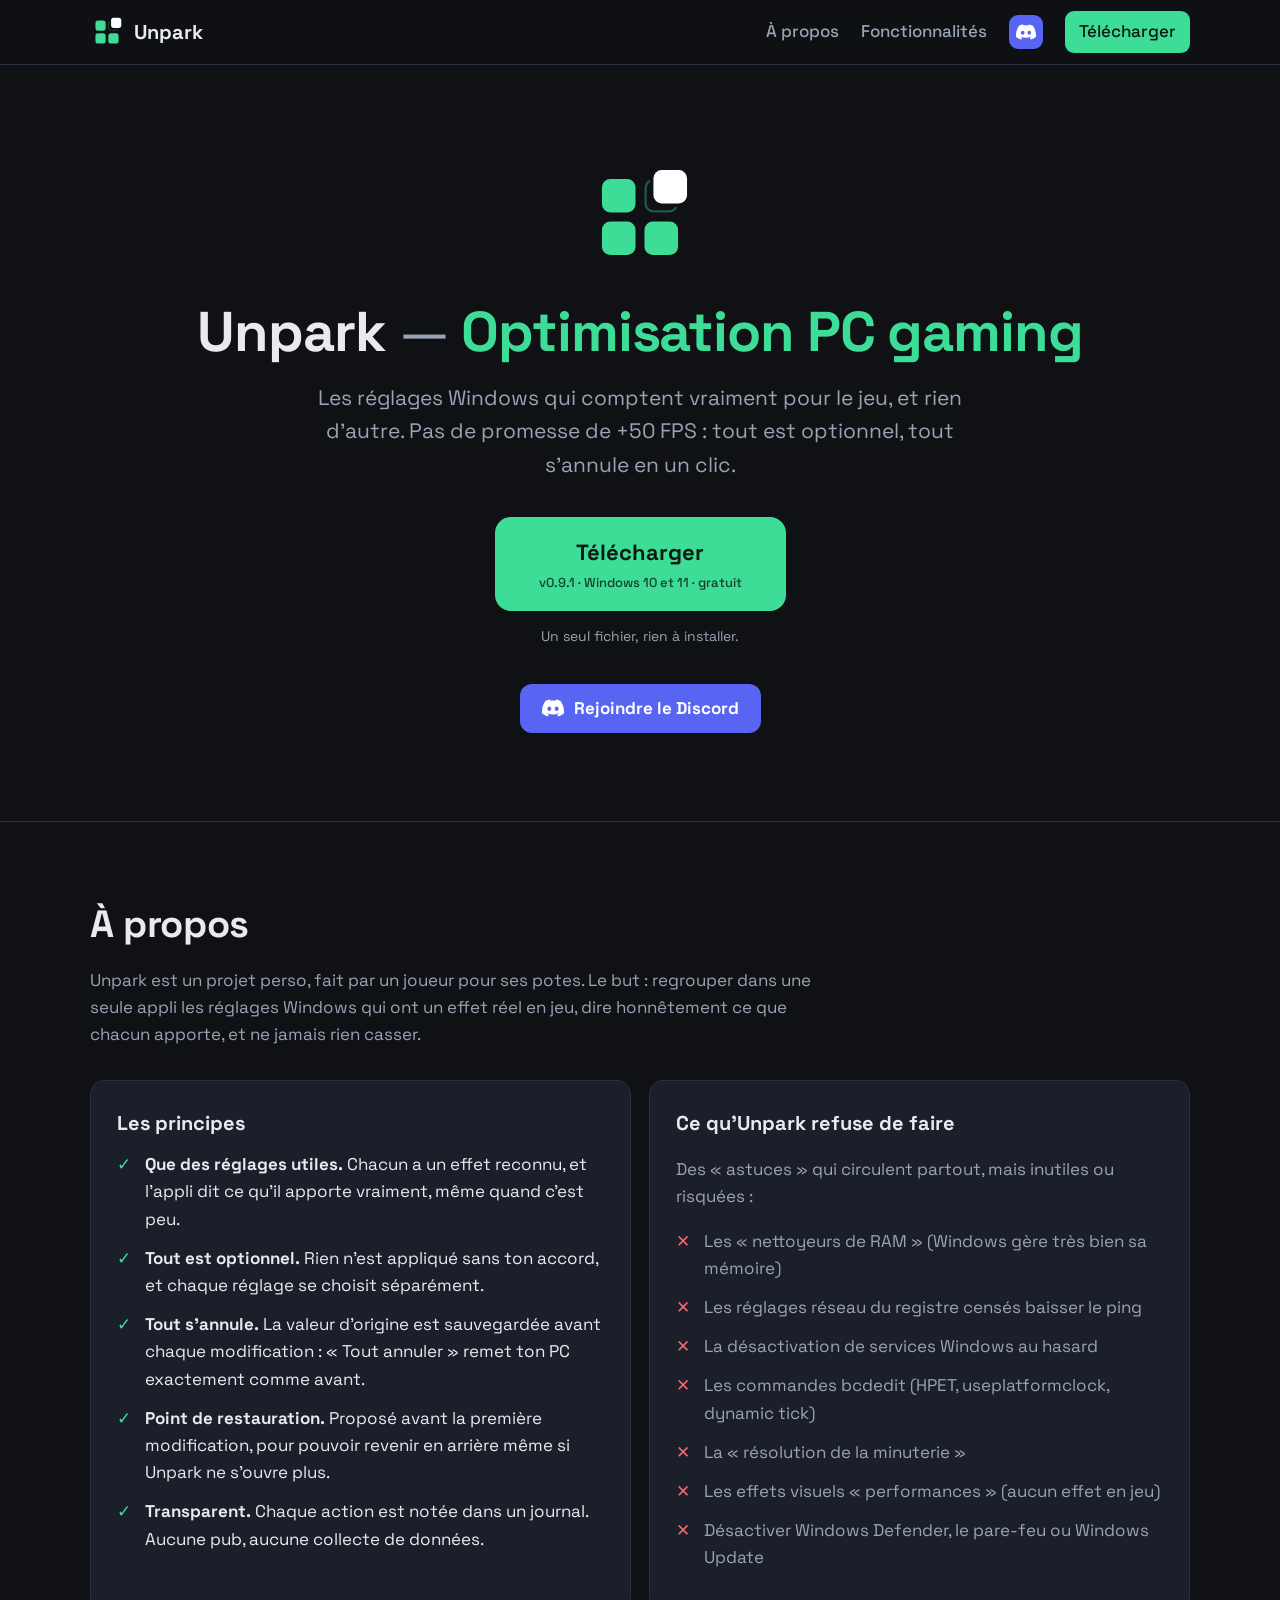
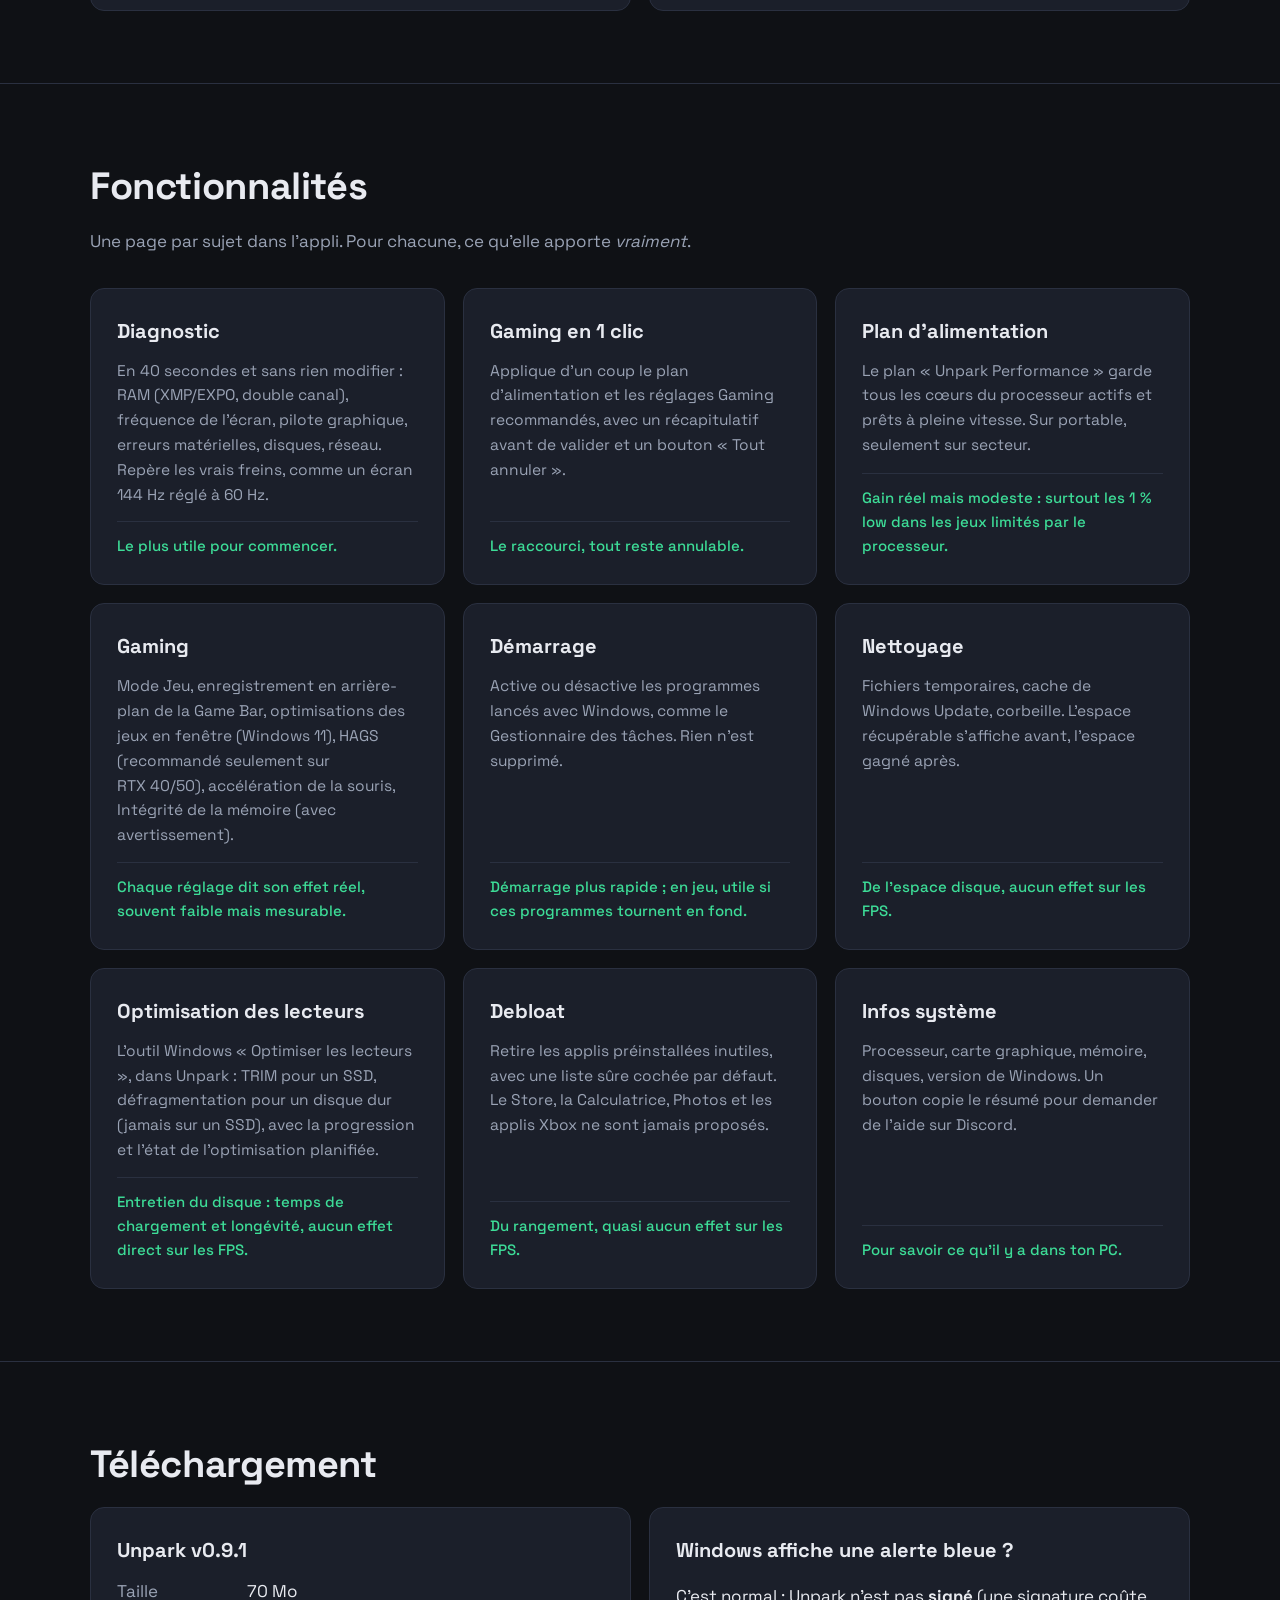
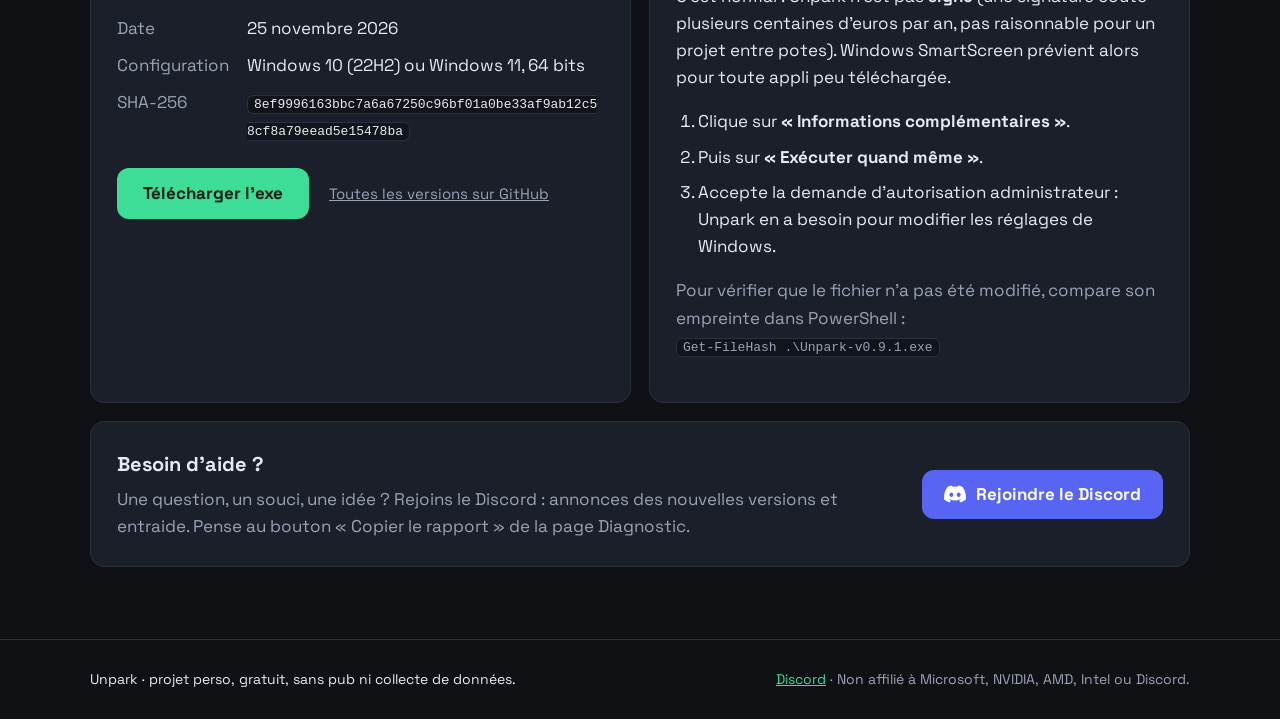
==== commit fe4dd605: "v0.9.1 : README et site (optimisation des lecteurs, mode dynamique retiré) - Version 0.9.1. - README" ====
--- a/site/index.html
+++ b/site/index.html
@@ -40,8 +40,8 @@
         <img class="hero-logo" src="logo.svg" alt="Logo Unpark" width="112" height="112">
         <h1>Unpark <span class="dash">—</span> <span class="accent">Optimisation PC gaming</span></h1>
         <p class="lead">Les réglages Windows qui comptent vraiment pour le jeu, et rien d'autre. Pas de promesse de +50&nbsp;FPS : tout est optionnel, tout s'annule en un clic.</p>
-        <a class="btn btn-big" href="https://github.com/3vespa/unpark/releases/download/v0.9.0/Unpark-v0.9.0.exe" data-r-href="url">
-          Télécharger <span class="btn-sub">v<span data-r="version">0.9.0</span> · Windows 10 et 11 · gratuit</span>
+        <a class="btn btn-big" href="https://github.com/3vespa/unpark/releases/download/v0.9.1/Unpark-v0.9.1.exe" data-r-href="url">
+          Télécharger <span class="btn-sub">v<span data-r="version">0.9.1</span> · Windows 10 et 11 · gratuit</span>
         </a>
         <p class="hero-note">Un seul fichier, rien à installer.</p>
         <a class="btn-discord" href="https://discord.gg/7HBemp572d" target="_blank" rel="noopener">
@@ -106,11 +106,6 @@
             <p class="gain">Gain réel mais modeste : surtout les 1&nbsp;% low dans les jeux limités par le processeur.</p>
           </article>
           <article class="card feature">
-            <h3>Mode dynamique</h3>
-            <p>Une icône près de l'horloge : plan Performance quand tu utilises le PC, Équilibré après quelques minutes d'inactivité.</p>
-            <p class="gain">Moins de chaleur et de bruit au repos, mêmes performances en jeu.</p>
-          </article>
-          <article class="card feature">
             <h3>Gaming</h3>
             <p>Mode Jeu, enregistrement en arrière-plan de la Game Bar, optimisations des jeux en fenêtre (Windows 11), HAGS (recommandé seulement sur RTX&nbsp;40/50), accélération de la souris, Intégrité de la mémoire (avec avertissement).</p>
             <p class="gain">Chaque réglage dit son effet réel, souvent faible mais mesurable.</p>
@@ -124,6 +119,11 @@
             <h3>Nettoyage</h3>
             <p>Fichiers temporaires, cache de Windows Update, corbeille. L'espace récupérable s'affiche avant, l'espace gagné après.</p>
             <p class="gain">De l'espace disque, aucun effet sur les FPS.</p>
+          </article>
+          <article class="card feature">
+            <h3>Optimisation des lecteurs</h3>
+            <p>L'outil Windows « Optimiser les lecteurs », dans Unpark : TRIM pour un SSD, défragmentation pour un disque dur (jamais sur un SSD), avec la progression et l'état de l'optimisation planifiée.</p>
+            <p class="gain">Entretien du disque : temps de chargement et longévité, aucun effet direct sur les FPS.</p>
           </article>
           <article class="card feature">
             <h3>Debloat</h3>
@@ -145,14 +145,14 @@
         <h2>Téléchargement</h2>
         <div class="grid grid-2">
           <div class="card download">
-            <h3>Unpark v<span data-r="version">0.9.0</span></h3>
+            <h3>Unpark v<span data-r="version">0.9.1</span></h3>
             <dl class="facts">
               <dt>Taille</dt><dd data-r="size">70 Mo</dd>
-              <dt>Date</dt><dd data-r="date">24 novembre 2026</dd>
+              <dt>Date</dt><dd data-r="date">25 novembre 2026</dd>
               <dt>Configuration</dt><dd>Windows 10 (22H2) ou Windows 11, 64 bits</dd>
-              <dt>SHA-256</dt><dd><code data-r="sha256">405042ef300f0bc4a3114ffea4d9edbe76bd4d942189d41c08541b933af65dea</code></dd>
+              <dt>SHA-256</dt><dd><code data-r="sha256">8ef9996163bbc7a6a67250c96bf01a0be33af9ab12c58cf8a79eead5e15478ba</code></dd>
             </dl>
-            <a class="btn" href="https://github.com/3vespa/unpark/releases/download/v0.9.0/Unpark-v0.9.0.exe" data-r-href="url">Télécharger l'exe</a>
+            <a class="btn" href="https://github.com/3vespa/unpark/releases/download/v0.9.1/Unpark-v0.9.1.exe" data-r-href="url">Télécharger l'exe</a>
             <a class="link" href="https://github.com/3vespa/unpark/releases/latest" data-r-href="latest">Toutes les versions sur GitHub</a>
           </div>
           <div class="card">
@@ -163,7 +163,7 @@
               <li>Puis sur <strong>« Exécuter quand même »</strong>.</li>
               <li>Accepte la demande d'autorisation administrateur : Unpark en a besoin pour modifier les réglages de Windows.</li>
             </ol>
-            <p class="muted">Pour vérifier que le fichier n'a pas été modifié, compare son empreinte dans PowerShell :<br><code>Get-FileHash .\Unpark-v<span data-r="version">0.9.0</span>.exe</code></p>
+            <p class="muted">Pour vérifier que le fichier n'a pas été modifié, compare son empreinte dans PowerShell :<br><code>Get-FileHash .\Unpark-v<span data-r="version">0.9.1</span>.exe</code></p>
           </div>
         </div>
         <div class="card help">
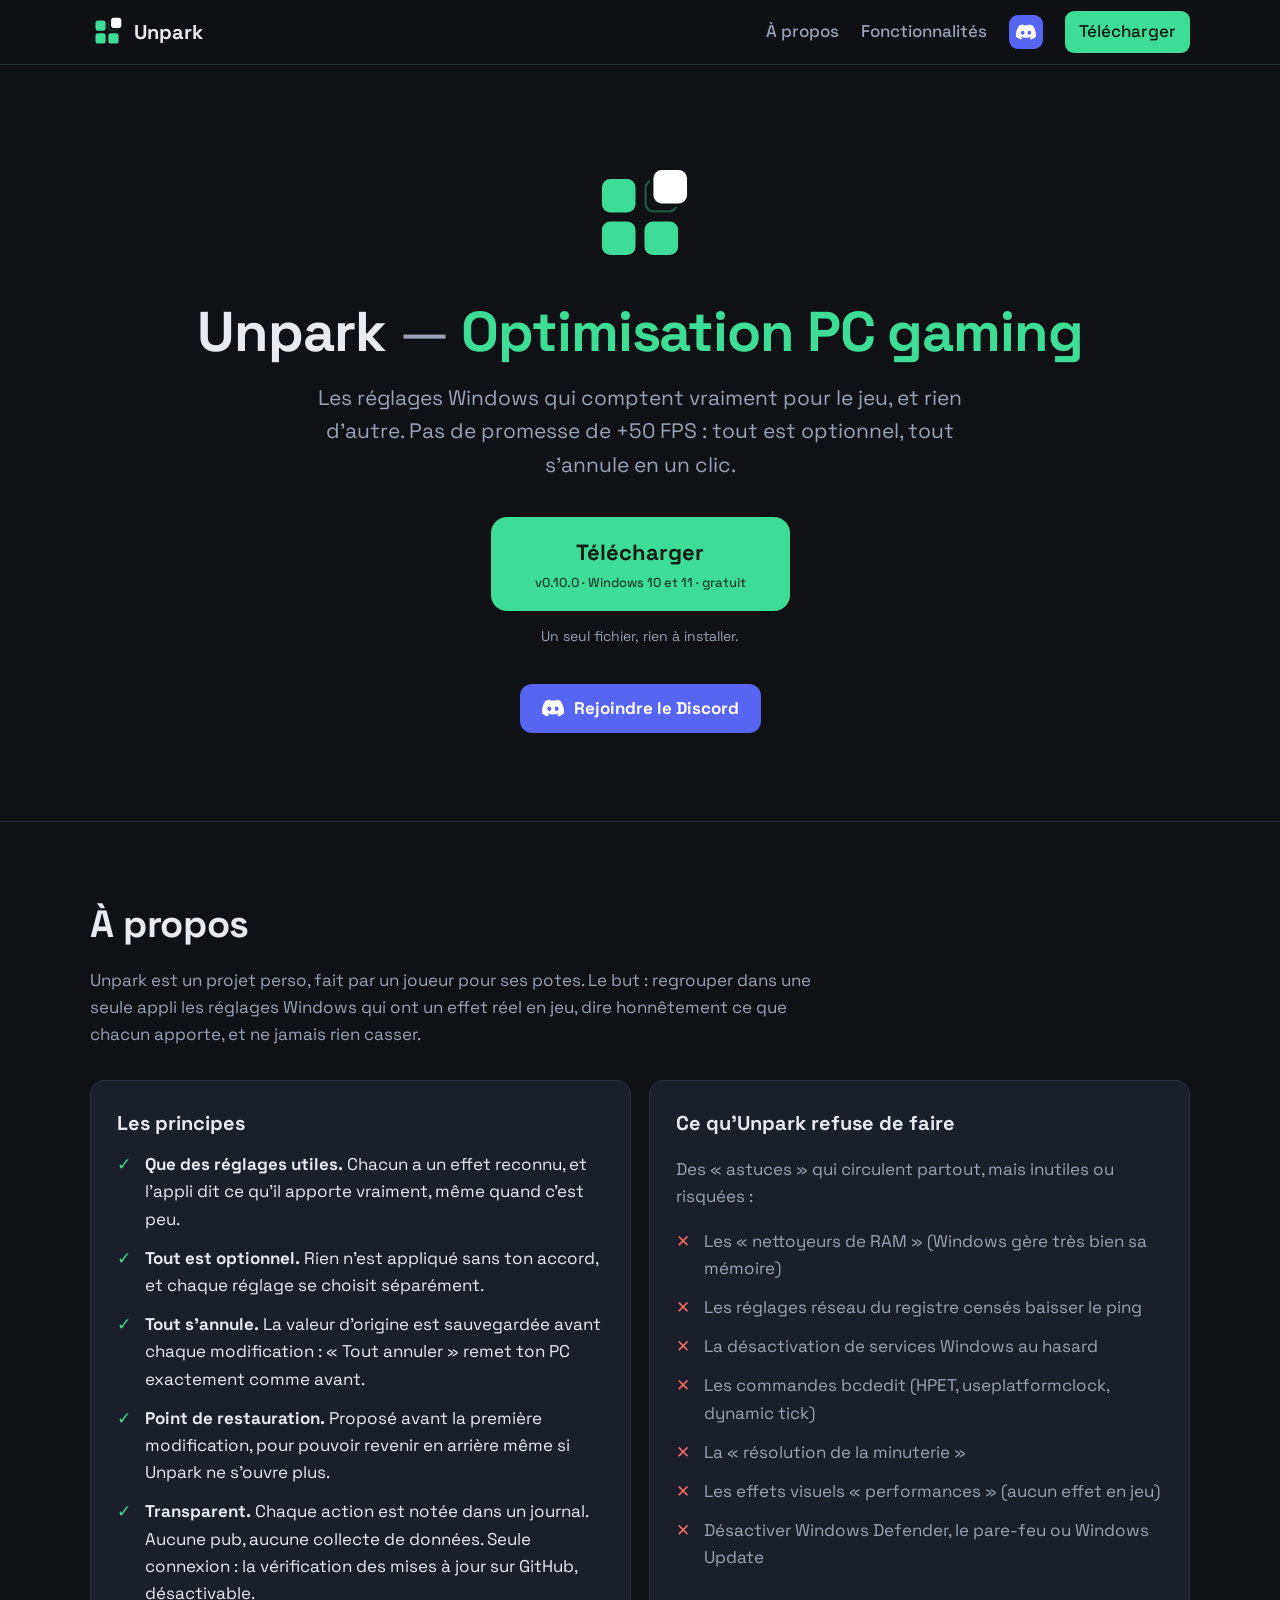
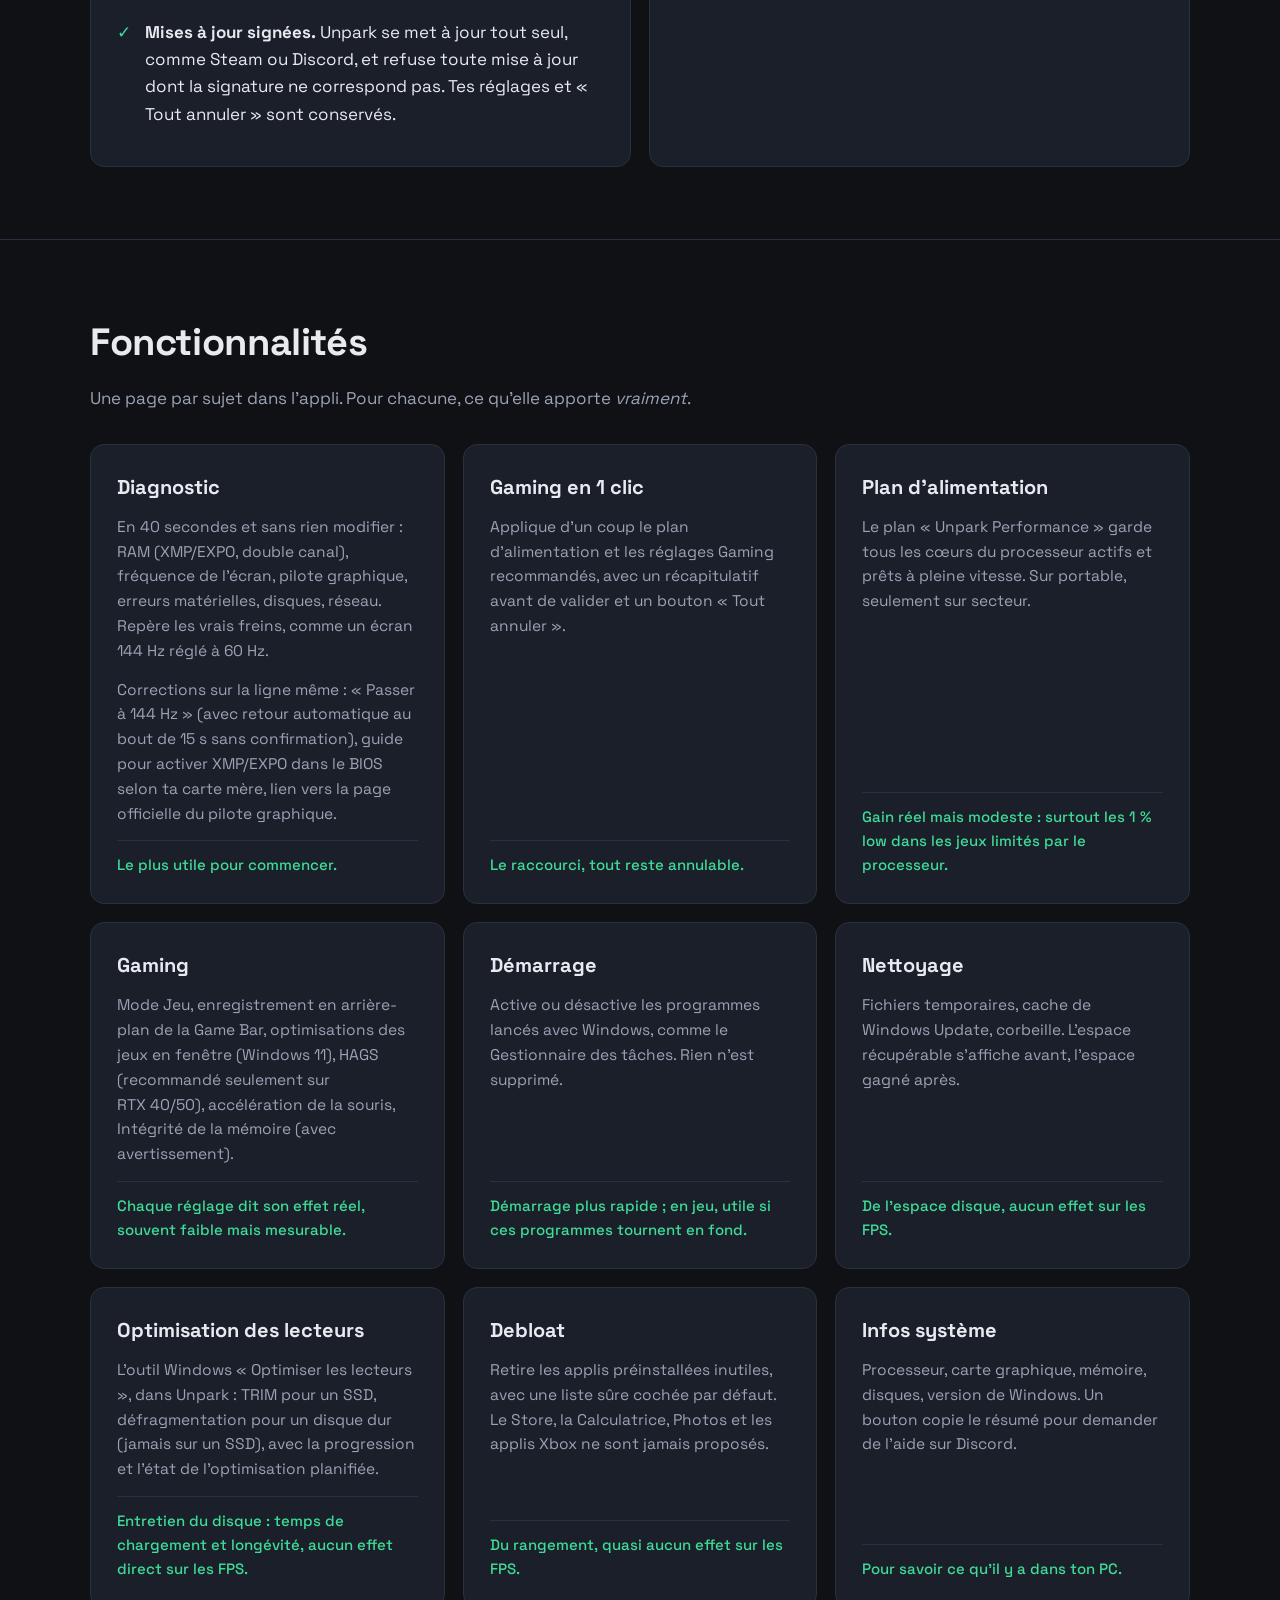
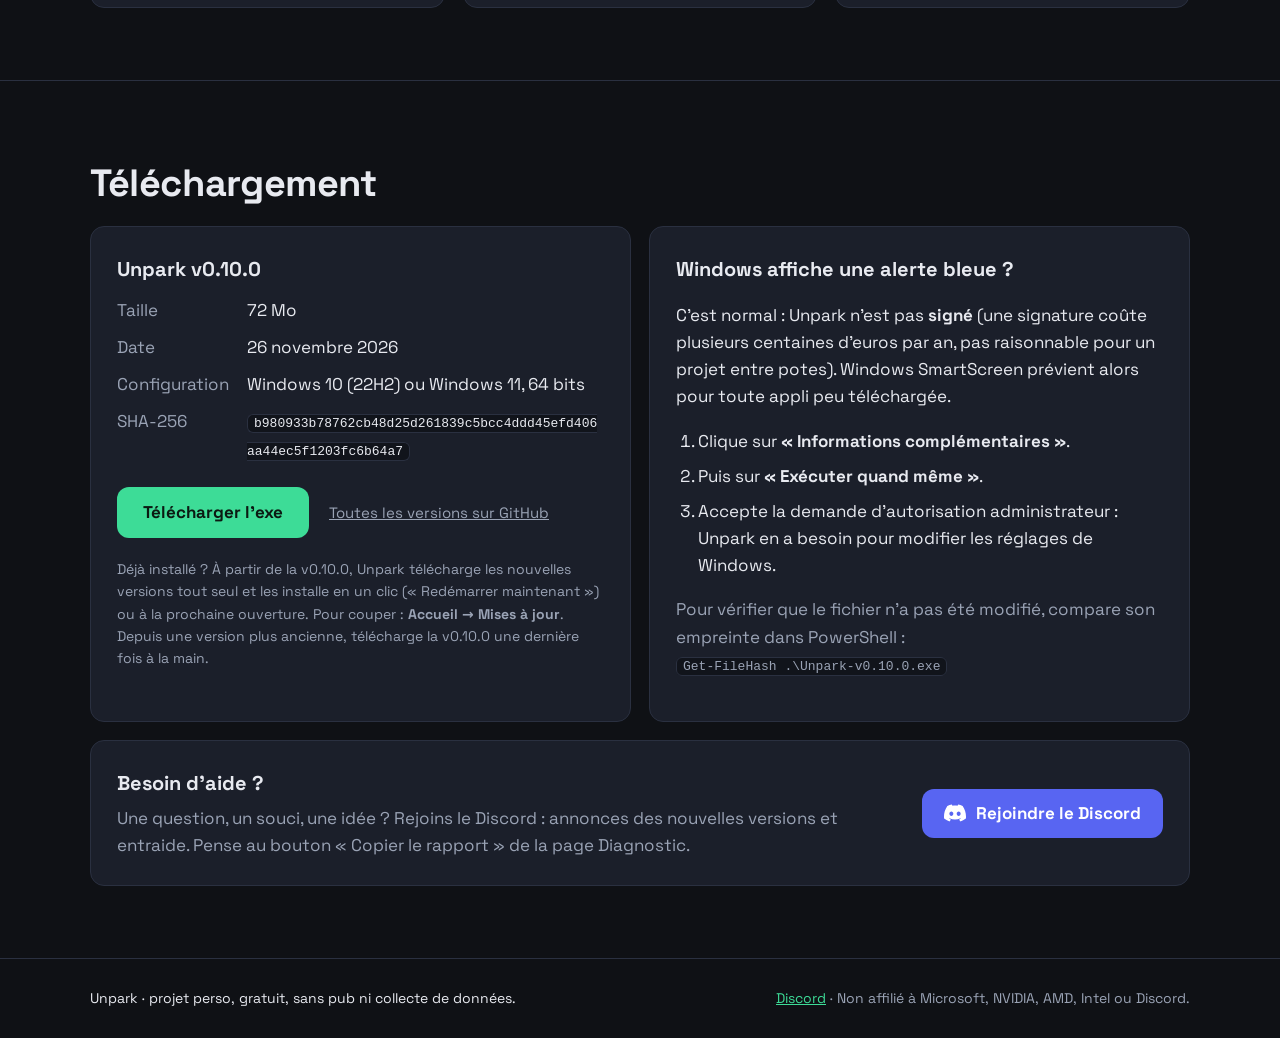
==== commit 535c8cfc: "v0.10.0 : README, site et version Co-Authored-By: Claude Opus 5.5 <noreply@anthropic.com>" ====
--- a/site/index.html
+++ b/site/index.html
@@ -40,8 +40,8 @@
         <img class="hero-logo" src="logo.svg" alt="Logo Unpark" width="112" height="112">
         <h1>Unpark <span class="dash">—</span> <span class="accent">Optimisation PC gaming</span></h1>
         <p class="lead">Les réglages Windows qui comptent vraiment pour le jeu, et rien d'autre. Pas de promesse de +50&nbsp;FPS : tout est optionnel, tout s'annule en un clic.</p>
-        <a class="btn btn-big" href="https://github.com/3vespa/unpark/releases/download/v0.9.1/Unpark-v0.9.1.exe" data-r-href="url">
-          Télécharger <span class="btn-sub">v<span data-r="version">0.9.1</span> · Windows 10 et 11 · gratuit</span>
+        <a class="btn btn-big" href="https://github.com/3vespa/unpark/releases/download/v0.10.0/Unpark-v0.10.0.exe" data-r-href="url">
+          Télécharger <span class="btn-sub">v<span data-r="version">0.10.0</span> · Windows 10 et 11 · gratuit</span>
         </a>
         <p class="hero-note">Un seul fichier, rien à installer.</p>
         <a class="btn-discord" href="https://discord.gg/7HBemp572d" target="_blank" rel="noopener">
@@ -64,7 +64,8 @@
               <li><strong>Tout est optionnel.</strong> Rien n'est appliqué sans ton accord, et chaque réglage se choisit séparément.</li>
               <li><strong>Tout s'annule.</strong> La valeur d'origine est sauvegardée avant chaque modification : « Tout annuler » remet ton PC exactement comme avant.</li>
               <li><strong>Point de restauration.</strong> Proposé avant la première modification, pour pouvoir revenir en arrière même si Unpark ne s'ouvre plus.</li>
-              <li><strong>Transparent.</strong> Chaque action est notée dans un journal. Aucune pub, aucune collecte de données.</li>
+              <li><strong>Transparent.</strong> Chaque action est notée dans un journal. Aucune pub, aucune collecte de données. Seule connexion : la vérification des mises à jour sur GitHub, désactivable.</li>
+              <li><strong>Mises à jour signées.</strong> Unpark se met à jour tout seul, comme Steam ou Discord, et refuse toute mise à jour dont la signature ne correspond pas. Tes réglages et « Tout annuler » sont conservés.</li>
             </ul>
           </div>
           <div class="card">
@@ -93,6 +94,7 @@
           <article class="card feature">
             <h3>Diagnostic</h3>
             <p>En 40 secondes et sans rien modifier : RAM (XMP/EXPO, double canal), fréquence de l'écran, pilote graphique, erreurs matérielles, disques, réseau. Repère les vrais freins, comme un écran 144&nbsp;Hz réglé à 60&nbsp;Hz.</p>
+            <p>Corrections sur la ligne même : « Passer à 144&nbsp;Hz » (avec retour automatique au bout de 15&nbsp;s sans confirmation), guide pour activer XMP/EXPO dans le BIOS selon ta carte mère, lien vers la page officielle du pilote graphique.</p>
             <p class="gain">Le plus utile pour commencer.</p>
           </article>
           <article class="card feature">
@@ -145,15 +147,16 @@
         <h2>Téléchargement</h2>
         <div class="grid grid-2">
           <div class="card download">
-            <h3>Unpark v<span data-r="version">0.9.1</span></h3>
+            <h3>Unpark v<span data-r="version">0.10.0</span></h3>
             <dl class="facts">
-              <dt>Taille</dt><dd data-r="size">70 Mo</dd>
-              <dt>Date</dt><dd data-r="date">25 novembre 2026</dd>
+              <dt>Taille</dt><dd data-r="size">72 Mo</dd>
+              <dt>Date</dt><dd data-r="date">26 novembre 2026</dd>
               <dt>Configuration</dt><dd>Windows 10 (22H2) ou Windows 11, 64 bits</dd>
-              <dt>SHA-256</dt><dd><code data-r="sha256">8ef9996163bbc7a6a67250c96bf01a0be33af9ab12c58cf8a79eead5e15478ba</code></dd>
+              <dt>SHA-256</dt><dd><code data-r="sha256">b980933b78762cb48d25d261839c5bcc4ddd45efd406aa44ec5f1203fc6b64a7</code></dd>
             </dl>
-            <a class="btn" href="https://github.com/3vespa/unpark/releases/download/v0.9.1/Unpark-v0.9.1.exe" data-r-href="url">Télécharger l'exe</a>
+            <a class="btn" href="https://github.com/3vespa/unpark/releases/download/v0.10.0/Unpark-v0.10.0.exe" data-r-href="url">Télécharger l'exe</a>
             <a class="link" href="https://github.com/3vespa/unpark/releases/latest" data-r-href="latest">Toutes les versions sur GitHub</a>
+            <p class="muted update-note">Déjà installé ? À partir de la v0.10.0, Unpark télécharge les nouvelles versions tout seul et les installe en un clic (« Redémarrer maintenant ») ou à la prochaine ouverture. Pour couper : <strong>Accueil → Mises à jour</strong>. Depuis une version plus ancienne, télécharge la v0.10.0 une dernière fois à la main.</p>
           </div>
           <div class="card">
             <h3>Windows affiche une alerte bleue ?</h3>
@@ -163,7 +166,7 @@
               <li>Puis sur <strong>« Exécuter quand même »</strong>.</li>
               <li>Accepte la demande d'autorisation administrateur : Unpark en a besoin pour modifier les réglages de Windows.</li>
             </ol>
-            <p class="muted">Pour vérifier que le fichier n'a pas été modifié, compare son empreinte dans PowerShell :<br><code>Get-FileHash .\Unpark-v<span data-r="version">0.9.1</span>.exe</code></p>
+            <p class="muted">Pour vérifier que le fichier n'a pas été modifié, compare son empreinte dans PowerShell :<br><code>Get-FileHash .\Unpark-v<span data-r="version">0.10.0</span>.exe</code></p>
           </div>
         </div>
         <div class="card help">
--- a/site/styles.css
+++ b/site/styles.css
@@ -110,6 +110,7 @@
 .facts dt { color: var(--dim); }
 .facts dd { margin: 0; }
 .download .btn { flex-direction: row; }
+.download .update-note { margin: 20px 0 0; font-size: 14px; }
 ol.steps { padding-left: 22px; }
 ol.steps li { margin-bottom: 8px; }
 
